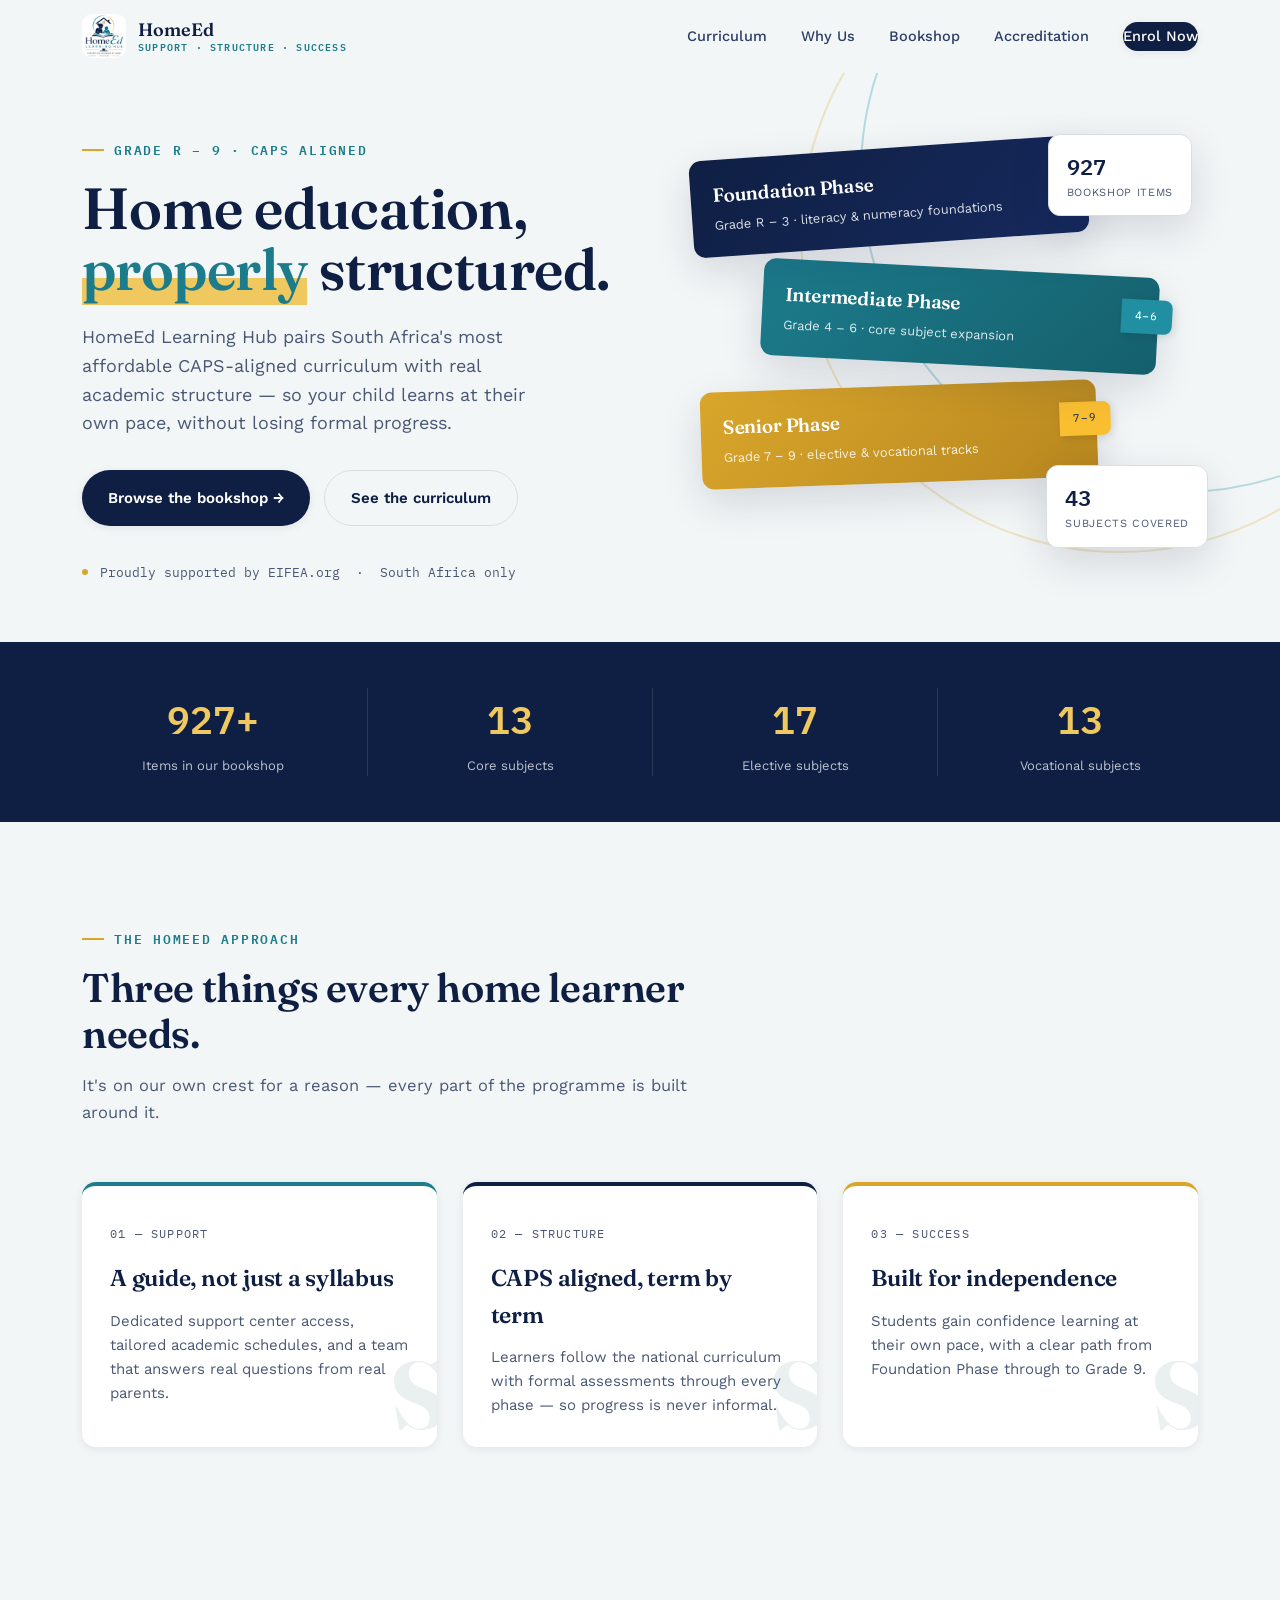
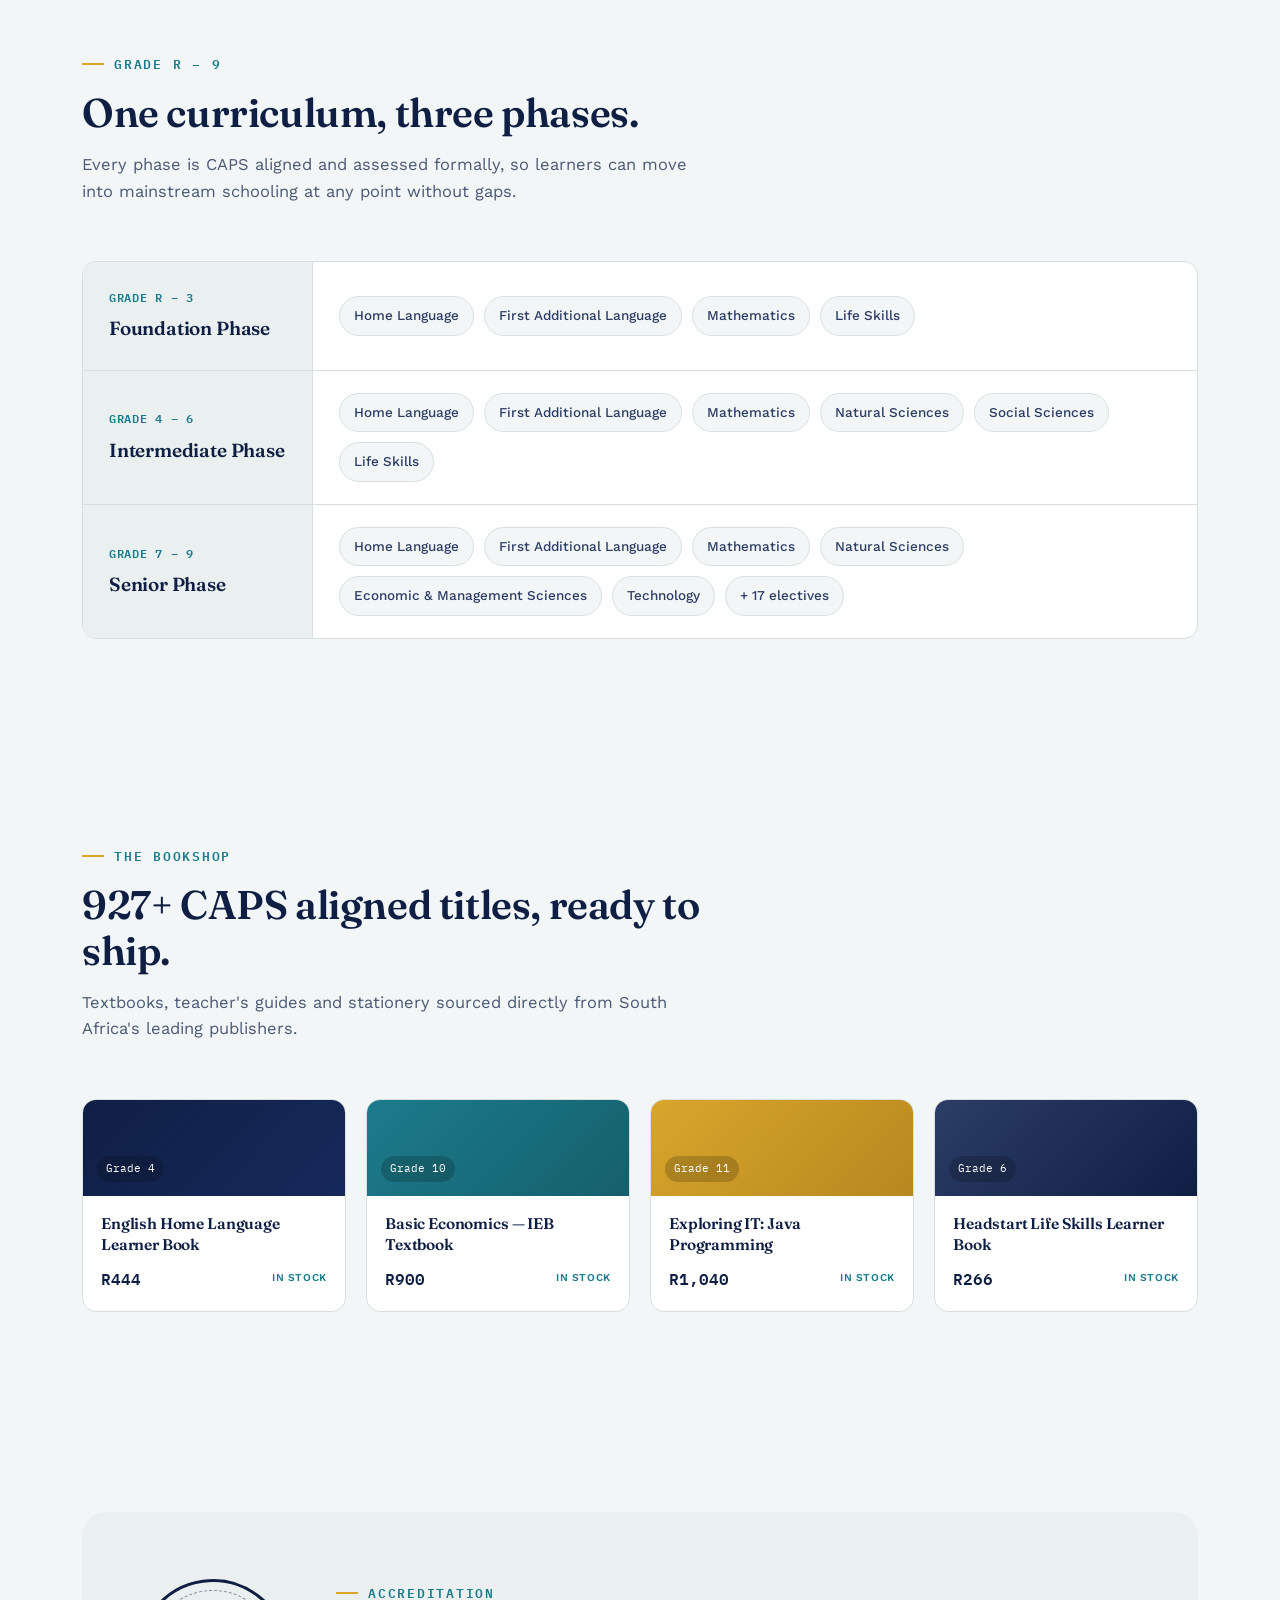
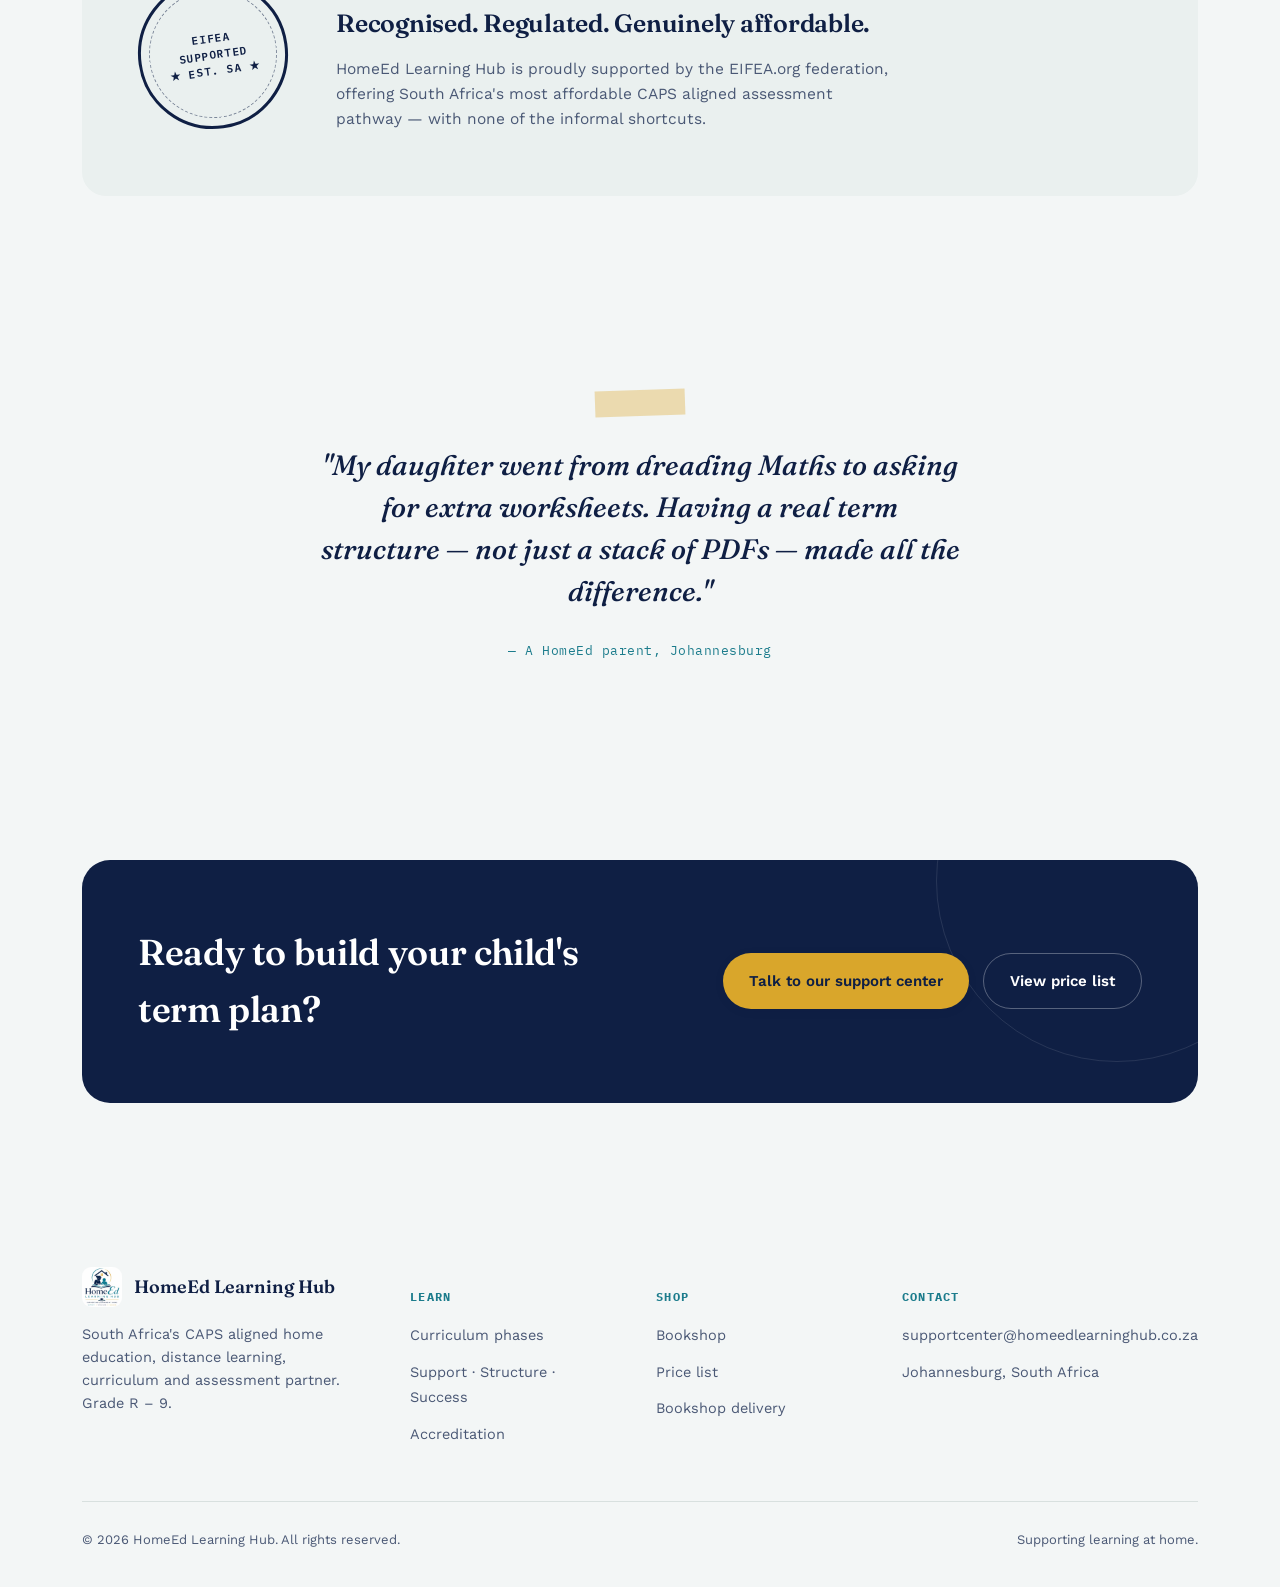
==== index.html @ 9d014737 "Add files via upload" ====
<!DOCTYPE html>
<html lang="en">
<head>
<meta charset="UTF-8">
<meta name="viewport" content="width=device-width, initial-scale=1.0">
<title>HomeEd Learning Hub — Supporting Learning at Home</title>
<meta name="description" content="HomeEd Learning Hub — South Africa's CAPS aligned home education, curriculum and assessment partner. Support, Structure, Success.">
<link rel="preconnect" href="https://fonts.googleapis.com">
<link rel="preconnect" href="https://fonts.gstatic.com" crossorigin>
<link href="https://fonts.googleapis.com/css2?family=Fraunces:opsz,wght@9..144,400;9..144,500;9..144,600;9..144,700&family=Work+Sans:wght@400;500;600;700&family=IBM+Plex+Mono:wght@500;600&display=swap" rel="stylesheet">
<style>
  :root{
    --navy:#0F1F44;
    --navy-2:#16295C;
    --navy-soft:#2C3D66;
    --teal:#1C7C8C;
    --teal-light:#3FA6B4;
    --gold:#D9A62B;
    --gold-soft:#F0C860;
    --paper:#F3F6F6;
    --paper-2:#EAF0EF;
    --ink:#0F1F44;
    --ink-soft:#4A5875;
    --line:#D8E0DF;
    --white:#FFFFFF;
    --radius:14px;
    --shadow-sm:0 2px 10px rgba(15,31,68,0.08);
    --shadow-md:0 14px 40px rgba(15,31,68,0.14);
    --ease:cubic-bezier(.22,.68,.35,1);
  }
  *{box-sizing:border-box;}
  html{scroll-behavior:smooth;}
  body{
    margin:0;
    background:var(--paper);
    color:var(--ink);
    font-family:'Work Sans',sans-serif;
    font-size:16px;
    line-height:1.6;
    -webkit-font-smoothing:antialiased;
    overflow-x:hidden;
  }
  h1,h2,h3,h4{
    font-family:'Fraunces',serif;
    font-weight:600;
    margin:0;
    color:var(--navy);
    letter-spacing:-0.01em;
  }
  p{margin:0;}
  a{color:inherit;text-decoration:none;}
  img{max-width:100%;display:block;}
  ul{margin:0;padding:0;list-style:none;}
  button{font-family:inherit;cursor:pointer;}
  .wrap{max-width:1180px;margin:0 auto;padding:0 32px;}
  .eyebrow{
    font-family:'IBM Plex Mono',monospace;
    font-size:12.5px;
    letter-spacing:0.14em;
    text-transform:uppercase;
    color:var(--teal);
    font-weight:600;
    display:inline-flex;
    align-items:center;
    gap:10px;
  }
  .eyebrow::before{
    content:"";
    width:22px;height:2px;
    background:var(--gold);
    display:inline-block;
  }
  .reveal{opacity:0;transform:translateY(28px);transition:opacity .8s var(--ease), transform .8s var(--ease);}
  .reveal.in-view{opacity:1;transform:translateY(0);}
  .reveal-delay-1{transition-delay:.08s;}
  .reveal-delay-2{transition-delay:.16s;}
  .reveal-delay-3{transition-delay:.24s;}
  .reveal-delay-4{transition-delay:.32s;}

  /* ===== NAV ===== */
  header{
    position:sticky;top:0;z-index:100;
    background:rgba(243,246,246,0.86);
    backdrop-filter:blur(10px);
    border-bottom:1px solid transparent;
    transition:border-color .3s ease, box-shadow .3s ease;
  }
  header.scrolled{border-color:var(--line);box-shadow:0 4px 20px rgba(15,31,68,0.06);}
  nav{
    display:flex;align-items:center;justify-content:space-between;
    padding:14px 32px;max-width:1180px;margin:0 auto;
  }
  .brand{display:flex;align-items:center;gap:12px;}
  .brand img{width:44px;height:44px;border-radius:10px;object-fit:cover;}
  .brand-name{font-family:'Fraunces',serif;font-weight:600;font-size:18px;line-height:1.1;color:var(--navy);}
  .brand-name span{display:block;font-family:'IBM Plex Mono',monospace;font-size:10px;letter-spacing:.12em;color:var(--teal);font-weight:600;margin-top:2px;}
  .nav-links{display:flex;gap:34px;align-items:center;}
  .nav-links a{
    font-size:14.5px;font-weight:500;color:var(--navy-soft);
    position:relative;padding:6px 0;
  }
  .nav-links a::after{
    content:"";position:absolute;left:0;bottom:0;width:0;height:2px;background:var(--gold);
    transition:width .3s var(--ease);
  }
  .nav-links a:hover::after{width:100%;}
  .nav-cta{
    background:var(--navy);color:var(--white)!important;
    padding:11px 22px;border-radius:100px;font-size:14px;font-weight:600;
    box-shadow:var(--shadow-sm);transition:transform .25s var(--ease), background .25s ease;
  }
  .nav-cta:hover{background:var(--teal);transform:translateY(-2px);}
  .burger{display:none;flex-direction:column;gap:5px;background:none;border:none;padding:6px;}
  .burger span{width:24px;height:2px;background:var(--navy);border-radius:2px;transition:all .3s ease;}

  /* ===== HERO ===== */
  .hero{
    position:relative;padding:88px 0 60px;overflow:hidden;
  }
  .hero-bg-arc{
    position:absolute;top:-220px;right:-220px;width:640px;height:640px;
    border-radius:50%;border:2px solid var(--teal-light);opacity:.35;
  }
  .hero-bg-arc.two{
    top:-160px;right:-160px;width:640px;height:640px;border-color:var(--gold);opacity:.25;
  }
  .hero-grid{
    display:grid;grid-template-columns:1.05fr 0.95fr;gap:48px;align-items:center;position:relative;z-index:2;
  }
  .hero h1{
    font-size:clamp(38px,4.6vw,58px);line-height:1.06;margin-top:18px;
  }
  .hero h1 em{
    font-style:normal;color:var(--teal);
    background:linear-gradient(180deg,transparent 62%, var(--gold-soft) 62%);
  }
  .hero p.lead{
    margin-top:22px;font-size:18px;color:var(--ink-soft);max-width:480px;
  }
  .hero-ctas{display:flex;gap:14px;margin-top:32px;flex-wrap:wrap;}
  .btn{
    display:inline-flex;align-items:center;gap:8px;
    padding:15px 26px;border-radius:100px;font-weight:600;font-size:15px;
    transition:transform .25s var(--ease), box-shadow .25s var(--ease), background .25s ease;
    border:none;
  }
  .btn-primary{background:var(--navy);color:var(--white);box-shadow:var(--shadow-sm);}
  .btn-primary:hover{background:var(--teal);transform:translateY(-3px);box-shadow:var(--shadow-md);}
  .btn-ghost{background:transparent;color:var(--navy);border:1.5px solid var(--line);}
  .btn-ghost:hover{border-color:var(--navy);transform:translateY(-3px);}
  .hero-trust{
    display:flex;align-items:center;gap:12px;margin-top:36px;
    font-family:'IBM Plex Mono',monospace;font-size:12.5px;color:var(--ink-soft);
  }
  .hero-trust .dot{width:6px;height:6px;border-radius:50%;background:var(--gold);}

  /* book stack visual */
  .book-visual{position:relative;height:420px;}
  .book-card{
    position:absolute;border-radius:12px;box-shadow:var(--shadow-md);
    padding:20px 22px;color:var(--white);
    width:78%;
  }
  .book-card .tab{
    position:absolute;right:-14px;top:22px;
    background:inherit;filter:brightness(1.15);
    padding:8px 14px;border-radius:0 8px 8px 0;
    font-family:'IBM Plex Mono',monospace;font-size:11px;letter-spacing:.06em;
    box-shadow:2px 2px 8px rgba(0,0,0,0.12);
  }
  .book-card h4{color:var(--white);font-size:19px;margin-bottom:6px;}
  .book-card p{font-size:13px;opacity:.85;font-family:'Work Sans',sans-serif;}
  .book-1{background:linear-gradient(135deg,var(--navy),var(--navy-2));top:0;left:0;transform:rotate(-4deg);z-index:3;}
  .book-2{background:linear-gradient(135deg,var(--teal),#155f6c);top:120px;left:14%;transform:rotate(3deg);z-index:2;}
  .book-3{background:linear-gradient(135deg,var(--gold),#B8871F);top:238px;left:2%;transform:rotate(-2deg);z-index:1;}
  .stat-chip{
    position:absolute;background:var(--white);border-radius:12px;padding:14px 18px;
    box-shadow:var(--shadow-md);z-index:4;text-align:left;
    border:1px solid var(--line);
  }
  .stat-chip .num{font-family:'IBM Plex Mono',monospace;font-weight:600;font-size:22px;color:var(--navy);}
  .stat-chip .lbl{font-size:11px;color:var(--ink-soft);text-transform:uppercase;letter-spacing:.06em;}
  .chip-1{top:-14px;right:6px;}
  .chip-2{bottom:20px;right:-10px;}

  /* ===== STAT STRIP ===== */
  .stat-strip{background:var(--navy);padding:46px 0;}
  .stat-strip .wrap{display:grid;grid-template-columns:repeat(4,1fr);gap:24px;}
  .stat-item{text-align:center;border-left:1px solid rgba(255,255,255,0.12);padding-left:24px;}
  .stat-item:first-child{border-left:none;padding-left:0;}
  .stat-item .num{
    font-family:'IBM Plex Mono',monospace;font-weight:600;color:var(--gold-soft);
    font-size:clamp(28px,3vw,40px);
  }
  .stat-item .lbl{color:rgba(255,255,255,0.72);font-size:13px;margin-top:6px;}

  /* ===== SECTION HEAD ===== */
  section{padding:100px 0;}
  .sec-head{max-width:640px;margin-bottom:56px;}
  .sec-head h2{font-size:clamp(28px,3.4vw,40px);margin-top:16px;line-height:1.15;}
  .sec-head p{margin-top:16px;color:var(--ink-soft);font-size:16.5px;}

  /* ===== SUPPORT / STRUCTURE / SUCCESS ===== */
  .pillars{display:grid;grid-template-columns:repeat(3,1fr);gap:26px;}
  .pillar{
    background:var(--white);border-radius:var(--radius);padding:34px 28px 30px;
    border-top:4px solid var(--teal);box-shadow:var(--shadow-sm);
    transition:transform .35s var(--ease), box-shadow .35s var(--ease);
    position:relative;overflow:hidden;
  }
  .pillar:hover{transform:translateY(-8px);box-shadow:var(--shadow-md);}
  .pillar:nth-child(2){border-top-color:var(--navy);}
  .pillar:nth-child(3){border-top-color:var(--gold);}
  .pillar .idx{
    font-family:'IBM Plex Mono',monospace;font-size:12px;color:var(--ink-soft);
    letter-spacing:.1em;
  }
  .pillar h3{font-size:23px;margin-top:14px;}
  .pillar p{margin-top:12px;color:var(--ink-soft);font-size:15px;}
  .pillar .glyph{
    position:absolute;right:-10px;bottom:-24px;font-size:96px;font-family:'Fraunces',serif;
    color:var(--paper-2);font-weight:700;z-index:0;
  }
  .pillar > *{position:relative;z-index:1;}

  /* ===== CURRICULUM TIMETABLE ===== */
  .phase-table{
    display:flex;flex-direction:column;border:1px solid var(--line);border-radius:var(--radius);
    overflow:hidden;background:var(--white);
  }
  .phase-row{
    display:grid;grid-template-columns:230px 1fr;border-top:1px solid var(--line);
  }
  .phase-row:first-child{border-top:none;}
  .phase-label{
    background:var(--paper-2);padding:26px 26px;display:flex;flex-direction:column;justify-content:center;
    border-right:1px solid var(--line);
  }
  .phase-label .grade{font-family:'IBM Plex Mono',monospace;font-size:12px;color:var(--teal);font-weight:600;letter-spacing:.06em;}
  .phase-label h4{font-size:19px;margin-top:6px;}
  .phase-subjects{padding:22px 26px;display:flex;flex-wrap:wrap;gap:10px;align-items:center;}
  .subject-chip{
    font-size:13.5px;padding:8px 14px;border-radius:100px;background:var(--paper);
    border:1px solid var(--line);color:var(--navy-soft);font-weight:500;
    transition:all .25s ease;
  }
  .subject-chip:hover{background:var(--navy);color:var(--white);border-color:var(--navy);}

  /* ===== BOOKSHOP ===== */
  .shop-scroller{
    display:grid;grid-template-columns:repeat(4,1fr);gap:20px;
  }
  .shop-card{
    background:var(--white);border-radius:var(--radius);border:1px solid var(--line);
    padding:0;overflow:hidden;transition:transform .3s var(--ease), box-shadow .3s var(--ease);
    display:flex;flex-direction:column;
  }
  .shop-card:hover{transform:translateY(-6px) rotate(-.4deg);box-shadow:var(--shadow-md);}
  .shop-spine{height:96px;position:relative;display:flex;align-items:flex-end;padding:14px;}
  .shop-spine span{
    font-family:'IBM Plex Mono',monospace;color:var(--white);font-size:11px;
    background:rgba(0,0,0,0.18);padding:4px 9px;border-radius:100px;
  }
  .shop-body{padding:18px 18px 20px;flex:1;display:flex;flex-direction:column;gap:10px;}
  .shop-body h4{font-size:15.5px;line-height:1.35;}
  .shop-meta{display:flex;justify-content:space-between;align-items:center;margin-top:auto;}
  .shop-price{font-family:'IBM Plex Mono',monospace;font-weight:600;color:var(--navy);font-size:16px;}
  .shop-tag{font-size:10.5px;color:var(--teal);font-weight:600;letter-spacing:.06em;text-transform:uppercase;}

  /* ===== TRUST / STAMP ===== */
  .trust{
    background:var(--paper-2);border-radius:24px;padding:64px 56px;
    display:grid;grid-template-columns:auto 1fr;gap:48px;align-items:center;
    position:relative;
  }
  .stamp{
    width:150px;height:150px;border-radius:50%;border:3px solid var(--navy);
    display:flex;align-items:center;justify-content:center;flex-shrink:0;
    transform:rotate(-10deg);position:relative;
    transition:transform .6s var(--ease);
  }
  .stamp.in-view{transform:rotate(-8deg) scale(1);}
  .stamp::before{
    content:"";position:absolute;inset:8px;border:1px dashed var(--navy);border-radius:50%;opacity:.5;
  }
  .stamp-text{
    font-family:'IBM Plex Mono',monospace;font-size:11px;font-weight:600;color:var(--navy);
    text-align:center;letter-spacing:.06em;line-height:1.5;
  }
  .trust-copy h3{font-size:25px;}
  .trust-copy p{margin-top:14px;color:var(--ink-soft);font-size:15.5px;max-width:560px;}

  /* ===== TESTIMONIAL ===== */
  .testimonial{
    max-width:720px;margin:0 auto;text-align:center;position:relative;padding-top:20px;
  }
  .testimonial .tape{
    position:absolute;top:-6px;left:50%;transform:translateX(-50%) rotate(-2deg);
    width:90px;height:26px;background:rgba(217,166,43,0.35);
  }
  .testimonial blockquote{
    font-family:'Fraunces',serif;font-size:clamp(21px,2.4vw,28px);line-height:1.5;color:var(--navy);
    font-weight:500;font-style:italic;
  }
  .testimonial cite{
    display:block;margin-top:22px;font-style:normal;font-family:'IBM Plex Mono',monospace;
    font-size:12.5px;color:var(--teal);letter-spacing:.04em;
  }

  /* ===== CTA BAND ===== */
  .cta-band{
    background:var(--navy);border-radius:28px;padding:64px 56px;
    display:flex;justify-content:space-between;align-items:center;gap:40px;flex-wrap:wrap;
    position:relative;overflow:hidden;
  }
  .cta-band::after{
    content:"";position:absolute;width:360px;height:360px;border-radius:50%;
    border:1px solid rgba(255,255,255,0.1);top:-160px;right:-100px;
  }
  .cta-band h2{color:var(--white);font-size:clamp(26px,3vw,36px);max-width:480px;position:relative;z-index:1;}
  .cta-band .btn-primary{background:var(--gold);color:var(--navy);position:relative;z-index:1;}
  .cta-band .btn-primary:hover{background:var(--gold-soft);}
  .cta-band .btn-ghost{border-color:rgba(255,255,255,0.3);color:var(--white);position:relative;z-index:1;}
  .cta-actions{display:flex;gap:14px;flex-wrap:wrap;}

  /* ===== FOOTER ===== */
  footer{padding:64px 0 36px;}
  .foot-top{
    display:grid;grid-template-columns:1.4fr 1fr 1fr 1fr;gap:40px;padding-bottom:44px;border-bottom:1px solid var(--line);
  }
  .foot-brand{display:flex;align-items:center;gap:12px;}
  .foot-brand img{width:40px;height:40px;border-radius:9px;}
  .foot-desc{margin-top:16px;color:var(--ink-soft);font-size:14.5px;max-width:280px;}
  .foot-col h5{
    font-family:'IBM Plex Mono',monospace;font-size:12px;letter-spacing:.1em;text-transform:uppercase;
    color:var(--teal);margin-bottom:16px;
  }
  .foot-col ul li{margin-bottom:11px;}
  .foot-col a{color:var(--ink-soft);font-size:14.5px;transition:color .2s ease;}
  .foot-col a:hover{color:var(--navy);}
  .foot-bottom{
    display:flex;justify-content:space-between;align-items:center;padding-top:28px;
    font-size:13px;color:var(--ink-soft);flex-wrap:wrap;gap:12px;
  }

  /* ===== MOBILE ===== */
  @media (max-width:900px){
    .nav-links{position:fixed;top:72px;left:0;right:0;background:var(--paper);
      flex-direction:column;padding:26px 32px;gap:20px;border-bottom:1px solid var(--line);
      transform:translateY(-140%);transition:transform .35s var(--ease);z-index:99;}
    .nav-links.open{transform:translateY(0);}
    .burger{display:flex;}
    .hero-grid{grid-template-columns:1fr;}
    .book-visual{height:340px;margin-top:20px;}
    .stat-strip .wrap{grid-template-columns:repeat(2,1fr);row-gap:28px;}
    .stat-item{border-left:none;padding-left:0;}
    .pillars{grid-template-columns:1fr;}
    .phase-row{grid-template-columns:1fr;}
    .phase-label{border-right:none;border-bottom:1px solid var(--line);}
    .shop-scroller{grid-template-columns:repeat(2,1fr);}
    .trust{grid-template-columns:1fr;text-align:center;padding:44px 28px;}
    .trust-copy p{margin-left:auto;margin-right:auto;}
    .cta-band{flex-direction:column;text-align:center;padding:48px 28px;}
    .foot-top{grid-template-columns:1fr 1fr;}
    section{padding:70px 0;}
    .wrap{padding:0 22px;}
  }
  @media (max-width:560px){
    .shop-scroller{grid-template-columns:1fr 1fr;}
    .foot-top{grid-template-columns:1fr;}
  }

  @media (prefers-reduced-motion: reduce){
    .reveal, .stamp, .btn, .pillar, .shop-card{transition:none!important;}
    .reveal{opacity:1;transform:none;}
  }

  :focus-visible{outline:2.5px solid var(--gold);outline-offset:3px;}
</style>
</head>
<body>

<header id="siteHeader">
  <nav>
    <a href="#top" class="brand">
      <img src="[data-uri]" alt="HomeEd Learning Hub logo">
      <span class="brand-name">HomeEd<span>SUPPORT · STRUCTURE · SUCCESS</span></span>
    </a>
    <ul class="nav-links" id="navLinks">
      <li><a href="#curriculum">Curriculum</a></li>
      <li><a href="#pillars">Why Us</a></li>
      <li><a href="#bookshop">Bookshop</a></li>
      <li><a href="#trust">Accreditation</a></li>
      <li><a href="#contact" class="nav-cta">Enrol Now</a></li>
    </ul>
    <button class="burger" id="burger" aria-label="Toggle menu" aria-expanded="false">
      <span></span><span></span><span></span>
    </button>
  </nav>
</header>

<main id="top">

  <!-- HERO -->
  <section class="hero" style="padding-top:60px;">
    <div class="hero-bg-arc"></div>
    <div class="hero-bg-arc two"></div>
    <div class="wrap hero-grid">
      <div>
        <span class="eyebrow reveal in-view">GRADE R – 9 · CAPS ALIGNED</span>
        <h1 class="reveal in-view reveal-delay-1">Home education, <em>properly</em> structured.</h1>
        <p class="lead reveal in-view reveal-delay-2">HomeEd Learning Hub pairs South Africa's most affordable CAPS-aligned curriculum with real academic structure — so your child learns at their own pace, without losing formal progress.</p>
        <div class="hero-ctas reveal in-view reveal-delay-3">
          <a href="#bookshop" class="btn btn-primary">Browse the bookshop →</a>
          <a href="#curriculum" class="btn btn-ghost">See the curriculum</a>
        </div>
        <div class="hero-trust reveal in-view reveal-delay-4">
          <span class="dot"></span> Proudly supported by EIFEA.org &nbsp;·&nbsp; South Africa only
        </div>
      </div>

      <div class="book-visual reveal in-view reveal-delay-2">
        <div class="book-card book-1">
          <h4>Foundation Phase</h4>
          <p>Grade R – 3 · literacy & numeracy foundations</p>
          <div class="tab" style="background:var(--navy);">R–3</div>
        </div>
        <div class="book-card book-2">
          <h4>Intermediate Phase</h4>
          <p>Grade 4 – 6 · core subject expansion</p>
          <div class="tab" style="background:var(--teal);">4–6</div>
        </div>
        <div class="book-card book-3">
          <h4>Senior Phase</h4>
          <p>Grade 7 – 9 · elective & vocational tracks</p>
          <div class="tab" style="background:var(--gold);color:var(--navy);">7–9</div>
        </div>
        <div class="stat-chip chip-1">
          <div class="num" data-count="927">0</div>
          <div class="lbl">Bookshop items</div>
        </div>
        <div class="stat-chip chip-2">
          <div class="num" data-count="43">0</div>
          <div class="lbl">Subjects covered</div>
        </div>
      </div>
    </div>
  </section>

  <!-- STAT STRIP -->
  <div class="stat-strip">
    <div class="wrap">
      <div class="stat-item">
        <div class="num"><span data-count="927">0</span>+</div>
        <div class="lbl">Items in our bookshop</div>
      </div>
      <div class="stat-item">
        <div class="num"><span data-count="13">0</span></div>
        <div class="lbl">Core subjects</div>
      </div>
      <div class="stat-item">
        <div class="num"><span data-count="17">0</span></div>
        <div class="lbl">Elective subjects</div>
      </div>
      <div class="stat-item">
        <div class="num"><span data-count="13">0</span></div>
        <div class="lbl">Vocational subjects</div>
      </div>
    </div>
  </div>

  <!-- PILLARS -->
  <section id="pillars">
    <div class="wrap">
      <div class="sec-head reveal">
        <span class="eyebrow">The HomeEd approach</span>
        <h2>Three things every home learner needs.</h2>
        <p>It's on our own crest for a reason — every part of the programme is built around it.</p>
      </div>
      <div class="pillars">
        <div class="pillar reveal reveal-delay-1">
          <span class="idx">01 — SUPPORT</span>
          <h3>A guide, not just a syllabus</h3>
          <p>Dedicated support center access, tailored academic schedules, and a team that answers real questions from real parents.</p>
          <span class="glyph">S</span>
        </div>
        <div class="pillar reveal reveal-delay-2">
          <span class="idx">02 — STRUCTURE</span>
          <h3>CAPS aligned, term by term</h3>
          <p>Learners follow the national curriculum with formal assessments through every phase — so progress is never informal.</p>
          <span class="glyph">S</span>
        </div>
        <div class="pillar reveal reveal-delay-3">
          <span class="idx">03 — SUCCESS</span>
          <h3>Built for independence</h3>
          <p>Students gain confidence learning at their own pace, with a clear path from Foundation Phase through to Grade 9.</p>
          <span class="glyph">S</span>
        </div>
      </div>
    </div>
  </section>

  <!-- CURRICULUM -->
  <section id="curriculum">
    <div class="wrap">
      <div class="sec-head reveal">
        <span class="eyebrow">Grade R – 9</span>
        <h2>One curriculum, three phases.</h2>
        <p>Every phase is CAPS aligned and assessed formally, so learners can move into mainstream schooling at any point without gaps.</p>
      </div>
      <div class="phase-table reveal">
        <div class="phase-row">
          <div class="phase-label">
            <span class="grade">GRADE R – 3</span>
            <h4>Foundation Phase</h4>
          </div>
          <div class="phase-subjects">
            <span class="subject-chip">Home Language</span>
            <span class="subject-chip">First Additional Language</span>
            <span class="subject-chip">Mathematics</span>
            <span class="subject-chip">Life Skills</span>
          </div>
        </div>
        <div class="phase-row">
          <div class="phase-label">
            <span class="grade">GRADE 4 – 6</span>
            <h4>Intermediate Phase</h4>
          </div>
          <div class="phase-subjects">
            <span class="subject-chip">Home Language</span>
            <span class="subject-chip">First Additional Language</span>
            <span class="subject-chip">Mathematics</span>
            <span class="subject-chip">Natural Sciences</span>
            <span class="subject-chip">Social Sciences</span>
            <span class="subject-chip">Life Skills</span>
          </div>
        </div>
        <div class="phase-row">
          <div class="phase-label">
            <span class="grade">GRADE 7 – 9</span>
            <h4>Senior Phase</h4>
          </div>
          <div class="phase-subjects">
            <span class="subject-chip">Home Language</span>
            <span class="subject-chip">First Additional Language</span>
            <span class="subject-chip">Mathematics</span>
            <span class="subject-chip">Natural Sciences</span>
            <span class="subject-chip">Economic & Management Sciences</span>
            <span class="subject-chip">Technology</span>
            <span class="subject-chip">+ 17 electives</span>
          </div>
        </div>
      </div>
    </div>
  </section>

  <!-- BOOKSHOP -->
  <section id="bookshop">
    <div class="wrap">
      <div class="sec-head reveal">
        <span class="eyebrow">The bookshop</span>
        <h2>927+ CAPS aligned titles, ready to ship.</h2>
        <p>Textbooks, teacher's guides and stationery sourced directly from South Africa's leading publishers.</p>
      </div>
      <div class="shop-scroller">
        <div class="shop-card reveal reveal-delay-1">
          <div class="shop-spine" style="background:linear-gradient(135deg,var(--navy),var(--navy-2));"><span>Grade 4</span></div>
          <div class="shop-body">
            <h4>English Home Language Learner Book</h4>
            <div class="shop-meta">
              <span class="shop-price">R444</span>
              <span class="shop-tag">In stock</span>
            </div>
          </div>
        </div>
        <div class="shop-card reveal reveal-delay-2">
          <div class="shop-spine" style="background:linear-gradient(135deg,var(--teal),#155f6c);"><span>Grade 10</span></div>
          <div class="shop-body">
            <h4>Basic Economics — IEB Textbook</h4>
            <div class="shop-meta">
              <span class="shop-price">R900</span>
              <span class="shop-tag">In stock</span>
            </div>
          </div>
        </div>
        <div class="shop-card reveal reveal-delay-3">
          <div class="shop-spine" style="background:linear-gradient(135deg,var(--gold),#B8871F);"><span>Grade 11</span></div>
          <div class="shop-body">
            <h4>Exploring IT: Java Programming</h4>
            <div class="shop-meta">
              <span class="shop-price">R1,040</span>
              <span class="shop-tag">In stock</span>
            </div>
          </div>
        </div>
        <div class="shop-card reveal reveal-delay-4">
          <div class="shop-spine" style="background:linear-gradient(135deg,var(--navy-soft),var(--navy));"><span>Grade 6</span></div>
          <div class="shop-body">
            <h4>Headstart Life Skills Learner Book</h4>
            <div class="shop-meta">
              <span class="shop-price">R266</span>
              <span class="shop-tag">In stock</span>
            </div>
          </div>
        </div>
      </div>
    </div>
  </section>

  <!-- TRUST -->
  <section id="trust">
    <div class="wrap">
      <div class="trust reveal">
        <div class="stamp" id="stampEl">
          <div class="stamp-text">EIFEA<br>SUPPORTED<br>★ EST. SA ★</div>
        </div>
        <div class="trust-copy">
          <span class="eyebrow">Accreditation</span>
          <h3>Recognised. Regulated. Genuinely affordable.</h3>
          <p>HomeEd Learning Hub is proudly supported by the EIFEA.org federation, offering South Africa's most affordable CAPS aligned assessment pathway — with none of the informal shortcuts.</p>
        </div>
      </div>
    </div>
  </section>

  <!-- TESTIMONIAL -->
  <section>
    <div class="wrap">
      <div class="testimonial reveal">
        <div class="tape"></div>
        <blockquote>"My daughter went from dreading Maths to asking for extra worksheets. Having a real term structure — not just a stack of PDFs — made all the difference."</blockquote>
        <cite>— A HomeEd parent, Johannesburg</cite>
      </div>
    </div>
  </section>

  <!-- CTA -->
  <section id="contact">
    <div class="wrap">
      <div class="cta-band reveal">
        <h2>Ready to build your child's term plan?</h2>
        <div class="cta-actions">
          <a href="mailto:supportcenter@homeedlearninghub.co.za" class="btn btn-primary">Talk to our support center</a>
          <a href="#bookshop" class="btn btn-ghost">View price list</a>
        </div>
      </div>
    </div>
  </section>

</main>

<footer>
  <div class="wrap">
    <div class="foot-top">
      <div>
        <div class="foot-brand">
          <img src="[data-uri]" alt="HomeEd Learning Hub logo">
          <span class="brand-name">HomeEd Learning Hub</span>
        </div>
        <p class="foot-desc">South Africa's CAPS aligned home education, distance learning, curriculum and assessment partner. Grade R – 9.</p>
      </div>
      <div class="foot-col">
        <h5>Learn</h5>
        <ul>
          <li><a href="#curriculum">Curriculum phases</a></li>
          <li><a href="#pillars">Support · Structure · Success</a></li>
          <li><a href="#trust">Accreditation</a></li>
        </ul>
      </div>
      <div class="foot-col">
        <h5>Shop</h5>
        <ul>
          <li><a href="#bookshop">Bookshop</a></li>
          <li><a href="#bookshop">Price list</a></li>
          <li><a href="#contact">Bookshop delivery</a></li>
        </ul>
      </div>
      <div class="foot-col">
        <h5>Contact</h5>
        <ul>
          <li><a href="mailto:supportcenter@homeedlearninghub.co.za">supportcenter@homeedlearninghub.co.za</a></li>
          <li><a href="#contact">Johannesburg, South Africa</a></li>
        </ul>
      </div>
    </div>
    <div class="foot-bottom">
      <span>© <span id="year"></span> HomeEd Learning Hub. All rights reserved.</span>
      <span>Supporting learning at home.</span>
    </div>
  </div>
</footer>

<script>
  // Year
  document.getElementById('year').textContent = new Date().getFullYear();

  // Header shadow on scroll
  const header = document.getElementById('siteHeader');
  window.addEventListener('scroll', () => {
    header.classList.toggle('scrolled', window.scrollY > 12);
  });

  // Mobile nav toggle
  const burger = document.getElementById('burger');
  const navLinks = document.getElementById('navLinks');
  burger.addEventListener('click', () => {
    const open = navLinks.classList.toggle('open');
    burger.setAttribute('aria-expanded', open);
    burger.classList.toggle('active', open);
  });
  navLinks.querySelectorAll('a').forEach(a => a.addEventListener('click', () => {
    navLinks.classList.remove('open');
    burger.setAttribute('aria-expanded', false);
  }));

  // Scroll reveal
  const revealEls = document.querySelectorAll('.reveal, .stamp');
  const io = new IntersectionObserver((entries) => {
    entries.forEach(entry => {
      if (entry.isIntersecting) {
        entry.target.classList.add('in-view');
        io.unobserve(entry.target);
      }
    });
  }, { threshold: 0.18 });
  revealEls.forEach(el => io.observe(el));

  // Count-up numbers
  const counters = document.querySelectorAll('[data-count]');
  const countIO = new IntersectionObserver((entries) => {
    entries.forEach(entry => {
      if (entry.isIntersecting) {
        const el = entry.target;
        const target = parseInt(el.getAttribute('data-count'), 10);
        const duration = 1400;
        const start = performance.now();
        function tick(now){
          const progress = Math.min((now - start) / duration, 1);
          const eased = 1 - Math.pow(1 - progress, 3);
          el.textContent = Math.round(eased * target);
          if (progress < 1) requestAnimationFrame(tick);
        }
        requestAnimationFrame(tick);
        countIO.unobserve(el);
      }
    });
  }, { threshold: 0.4 });
  counters.forEach(el => countIO.observe(el));
</script>

</body>
</html>
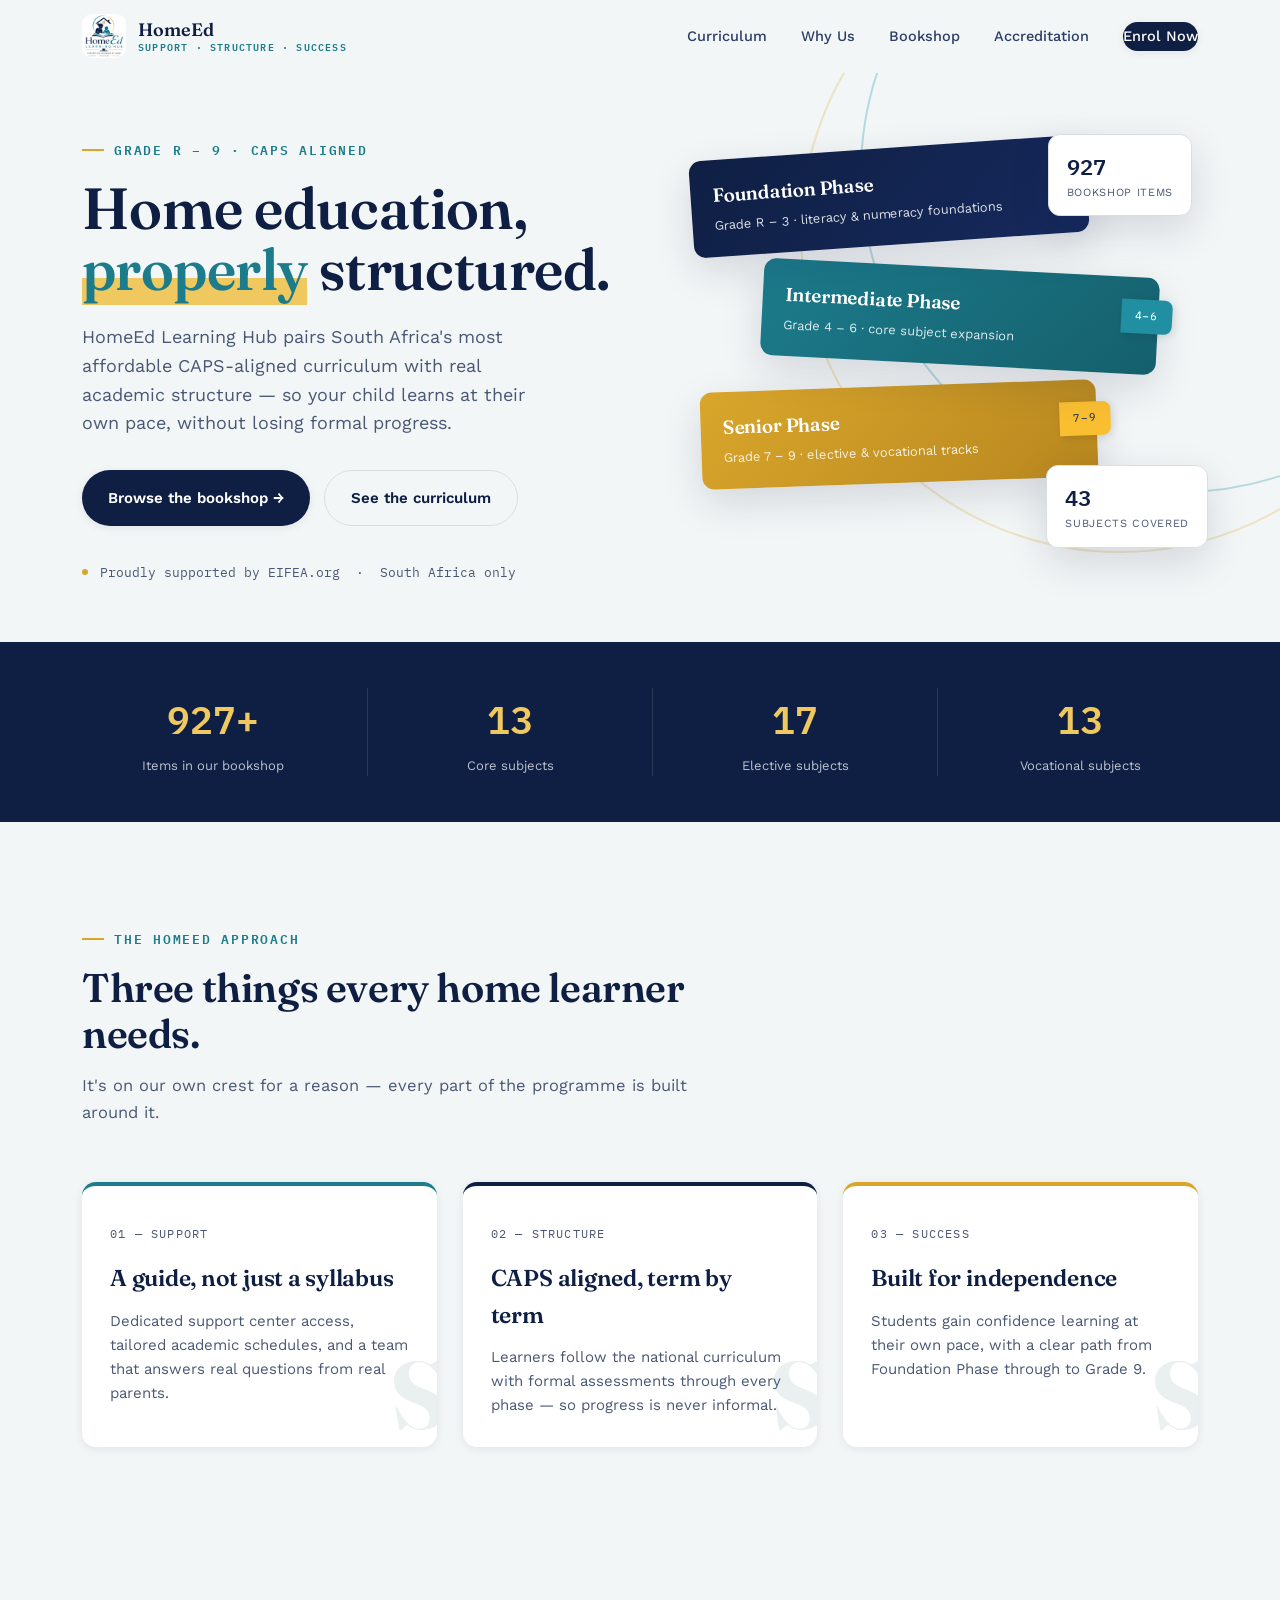
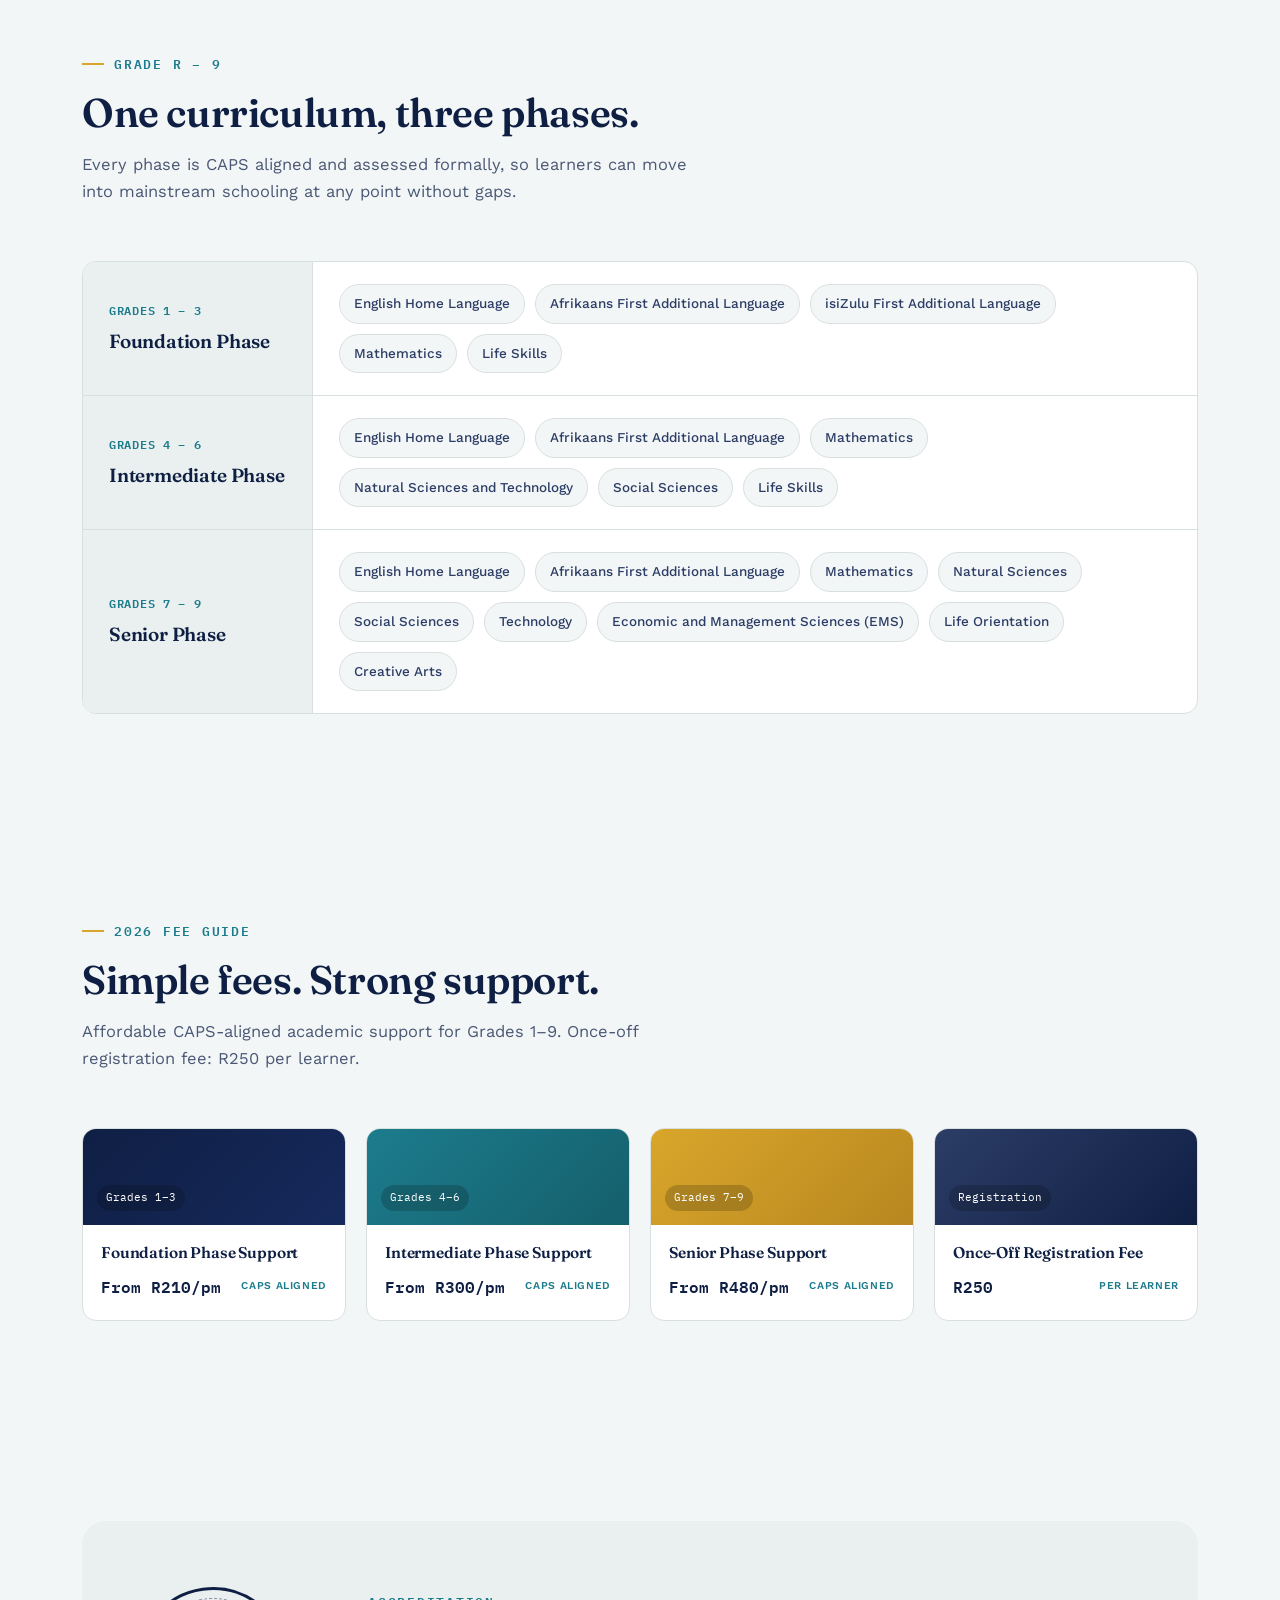
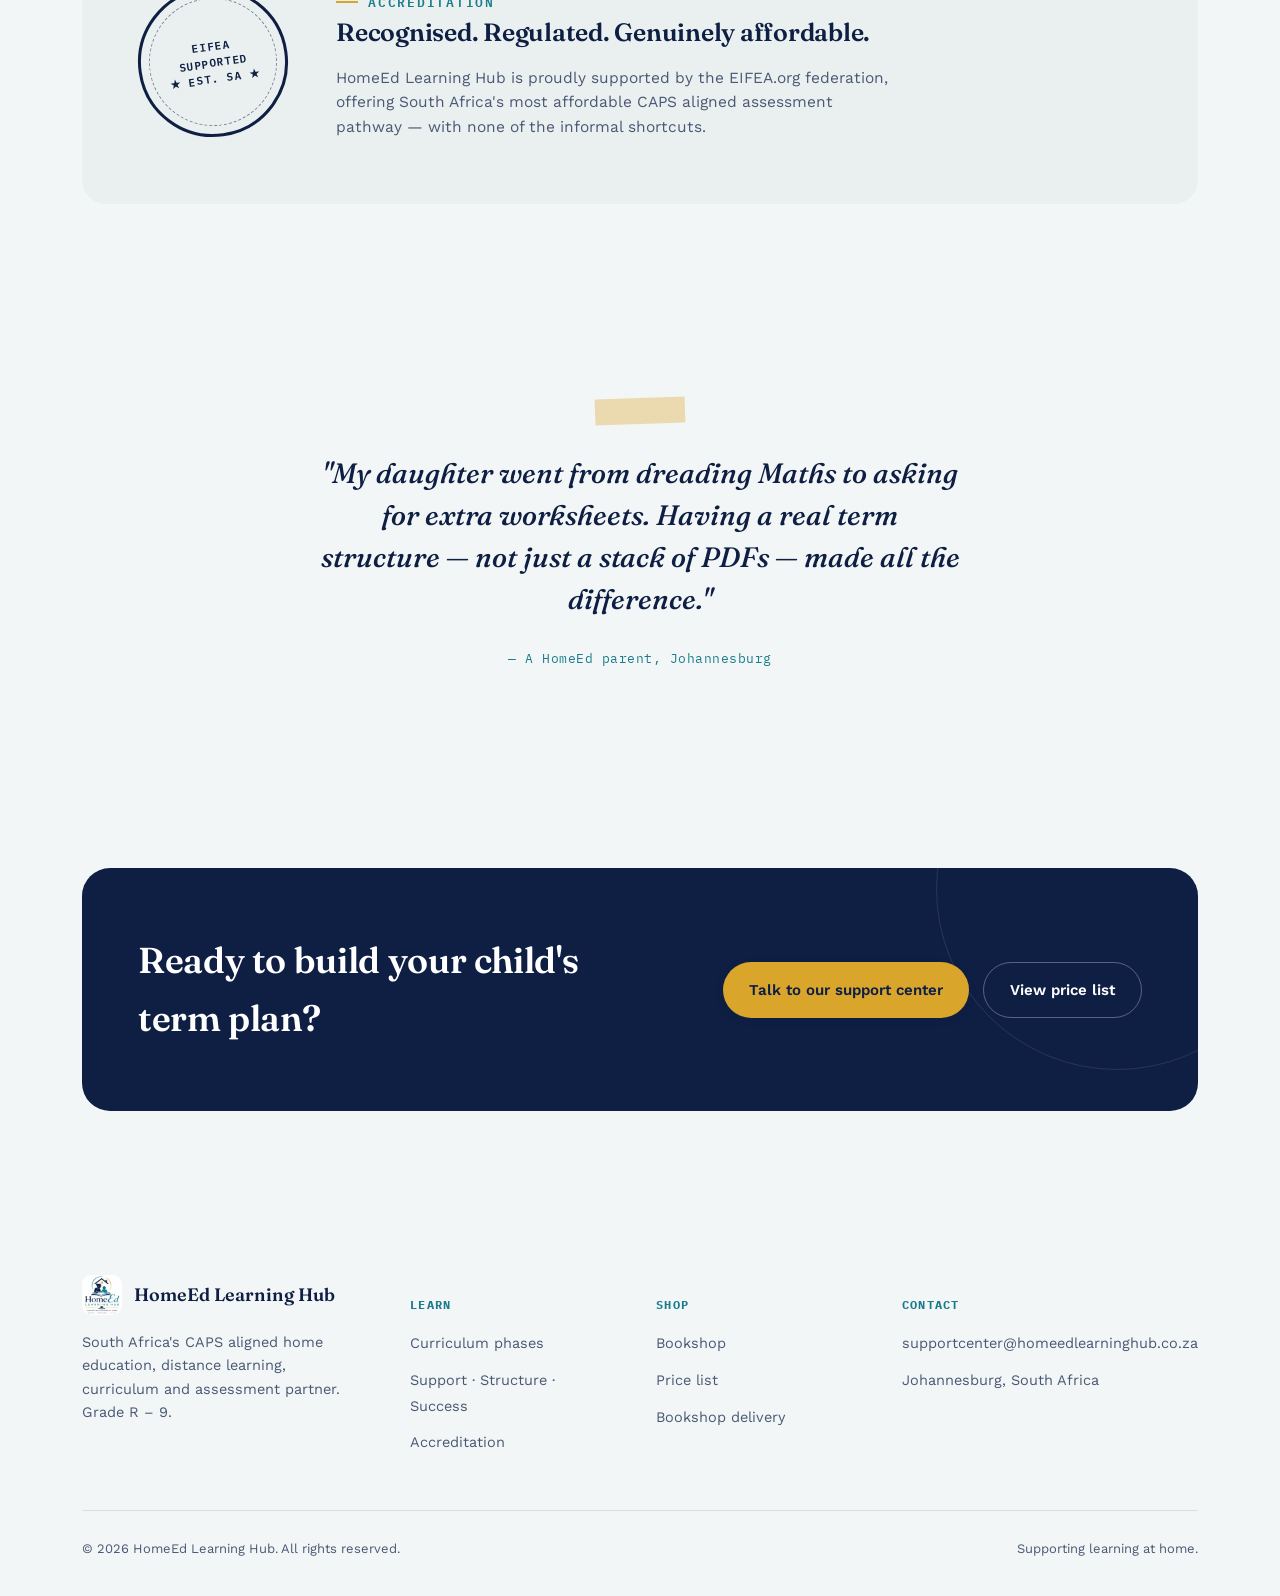
==== commit c19863e7: "Add files via upload" ====
--- a/index.html
+++ b/index.html
@@ -7,376 +7,8 @@
 <meta name="description" content="HomeEd Learning Hub — South Africa's CAPS aligned home education, curriculum and assessment partner. Support, Structure, Success.">
 <link rel="preconnect" href="https://fonts.googleapis.com">
 <link rel="preconnect" href="https://fonts.gstatic.com" crossorigin>
+<link rel="stylesheet" href="homeed.css">
 <link href="https://fonts.googleapis.com/css2?family=Fraunces:opsz,wght@9..144,400;9..144,500;9..144,600;9..144,700&family=Work+Sans:wght@400;500;600;700&family=IBM+Plex+Mono:wght@500;600&display=swap" rel="stylesheet">
-<style>
-  :root{
-    --navy:#0F1F44;
-    --navy-2:#16295C;
-    --navy-soft:#2C3D66;
-    --teal:#1C7C8C;
-    --teal-light:#3FA6B4;
-    --gold:#D9A62B;
-    --gold-soft:#F0C860;
-    --paper:#F3F6F6;
-    --paper-2:#EAF0EF;
-    --ink:#0F1F44;
-    --ink-soft:#4A5875;
-    --line:#D8E0DF;
-    --white:#FFFFFF;
-    --radius:14px;
-    --shadow-sm:0 2px 10px rgba(15,31,68,0.08);
-    --shadow-md:0 14px 40px rgba(15,31,68,0.14);
-    --ease:cubic-bezier(.22,.68,.35,1);
-  }
-  *{box-sizing:border-box;}
-  html{scroll-behavior:smooth;}
-  body{
-    margin:0;
-    background:var(--paper);
-    color:var(--ink);
-    font-family:'Work Sans',sans-serif;
-    font-size:16px;
-    line-height:1.6;
-    -webkit-font-smoothing:antialiased;
-    overflow-x:hidden;
-  }
-  h1,h2,h3,h4{
-    font-family:'Fraunces',serif;
-    font-weight:600;
-    margin:0;
-    color:var(--navy);
-    letter-spacing:-0.01em;
-  }
-  p{margin:0;}
-  a{color:inherit;text-decoration:none;}
-  img{max-width:100%;display:block;}
-  ul{margin:0;padding:0;list-style:none;}
-  button{font-family:inherit;cursor:pointer;}
-  .wrap{max-width:1180px;margin:0 auto;padding:0 32px;}
-  .eyebrow{
-    font-family:'IBM Plex Mono',monospace;
-    font-size:12.5px;
-    letter-spacing:0.14em;
-    text-transform:uppercase;
-    color:var(--teal);
-    font-weight:600;
-    display:inline-flex;
-    align-items:center;
-    gap:10px;
-  }
-  .eyebrow::before{
-    content:"";
-    width:22px;height:2px;
-    background:var(--gold);
-    display:inline-block;
-  }
-  .reveal{opacity:0;transform:translateY(28px);transition:opacity .8s var(--ease), transform .8s var(--ease);}
-  .reveal.in-view{opacity:1;transform:translateY(0);}
-  .reveal-delay-1{transition-delay:.08s;}
-  .reveal-delay-2{transition-delay:.16s;}
-  .reveal-delay-3{transition-delay:.24s;}
-  .reveal-delay-4{transition-delay:.32s;}
-
-  /* ===== NAV ===== */
-  header{
-    position:sticky;top:0;z-index:100;
-    background:rgba(243,246,246,0.86);
-    backdrop-filter:blur(10px);
-    border-bottom:1px solid transparent;
-    transition:border-color .3s ease, box-shadow .3s ease;
-  }
-  header.scrolled{border-color:var(--line);box-shadow:0 4px 20px rgba(15,31,68,0.06);}
-  nav{
-    display:flex;align-items:center;justify-content:space-between;
-    padding:14px 32px;max-width:1180px;margin:0 auto;
-  }
-  .brand{display:flex;align-items:center;gap:12px;}
-  .brand img{width:44px;height:44px;border-radius:10px;object-fit:cover;}
-  .brand-name{font-family:'Fraunces',serif;font-weight:600;font-size:18px;line-height:1.1;color:var(--navy);}
-  .brand-name span{display:block;font-family:'IBM Plex Mono',monospace;font-size:10px;letter-spacing:.12em;color:var(--teal);font-weight:600;margin-top:2px;}
-  .nav-links{display:flex;gap:34px;align-items:center;}
-  .nav-links a{
-    font-size:14.5px;font-weight:500;color:var(--navy-soft);
-    position:relative;padding:6px 0;
-  }
-  .nav-links a::after{
-    content:"";position:absolute;left:0;bottom:0;width:0;height:2px;background:var(--gold);
-    transition:width .3s var(--ease);
-  }
-  .nav-links a:hover::after{width:100%;}
-  .nav-cta{
-    background:var(--navy);color:var(--white)!important;
-    padding:11px 22px;border-radius:100px;font-size:14px;font-weight:600;
-    box-shadow:var(--shadow-sm);transition:transform .25s var(--ease), background .25s ease;
-  }
-  .nav-cta:hover{background:var(--teal);transform:translateY(-2px);}
-  .burger{display:none;flex-direction:column;gap:5px;background:none;border:none;padding:6px;}
-  .burger span{width:24px;height:2px;background:var(--navy);border-radius:2px;transition:all .3s ease;}
-
-  /* ===== HERO ===== */
-  .hero{
-    position:relative;padding:88px 0 60px;overflow:hidden;
-  }
-  .hero-bg-arc{
-    position:absolute;top:-220px;right:-220px;width:640px;height:640px;
-    border-radius:50%;border:2px solid var(--teal-light);opacity:.35;
-  }
-  .hero-bg-arc.two{
-    top:-160px;right:-160px;width:640px;height:640px;border-color:var(--gold);opacity:.25;
-  }
-  .hero-grid{
-    display:grid;grid-template-columns:1.05fr 0.95fr;gap:48px;align-items:center;position:relative;z-index:2;
-  }
-  .hero h1{
-    font-size:clamp(38px,4.6vw,58px);line-height:1.06;margin-top:18px;
-  }
-  .hero h1 em{
-    font-style:normal;color:var(--teal);
-    background:linear-gradient(180deg,transparent 62%, var(--gold-soft) 62%);
-  }
-  .hero p.lead{
-    margin-top:22px;font-size:18px;color:var(--ink-soft);max-width:480px;
-  }
-  .hero-ctas{display:flex;gap:14px;margin-top:32px;flex-wrap:wrap;}
-  .btn{
-    display:inline-flex;align-items:center;gap:8px;
-    padding:15px 26px;border-radius:100px;font-weight:600;font-size:15px;
-    transition:transform .25s var(--ease), box-shadow .25s var(--ease), background .25s ease;
-    border:none;
-  }
-  .btn-primary{background:var(--navy);color:var(--white);box-shadow:var(--shadow-sm);}
-  .btn-primary:hover{background:var(--teal);transform:translateY(-3px);box-shadow:var(--shadow-md);}
-  .btn-ghost{background:transparent;color:var(--navy);border:1.5px solid var(--line);}
-  .btn-ghost:hover{border-color:var(--navy);transform:translateY(-3px);}
-  .hero-trust{
-    display:flex;align-items:center;gap:12px;margin-top:36px;
-    font-family:'IBM Plex Mono',monospace;font-size:12.5px;color:var(--ink-soft);
-  }
-  .hero-trust .dot{width:6px;height:6px;border-radius:50%;background:var(--gold);}
-
-  /* book stack visual */
-  .book-visual{position:relative;height:420px;}
-  .book-card{
-    position:absolute;border-radius:12px;box-shadow:var(--shadow-md);
-    padding:20px 22px;color:var(--white);
-    width:78%;
-  }
-  .book-card .tab{
-    position:absolute;right:-14px;top:22px;
-    background:inherit;filter:brightness(1.15);
-    padding:8px 14px;border-radius:0 8px 8px 0;
-    font-family:'IBM Plex Mono',monospace;font-size:11px;letter-spacing:.06em;
-    box-shadow:2px 2px 8px rgba(0,0,0,0.12);
-  }
-  .book-card h4{color:var(--white);font-size:19px;margin-bottom:6px;}
-  .book-card p{font-size:13px;opacity:.85;font-family:'Work Sans',sans-serif;}
-  .book-1{background:linear-gradient(135deg,var(--navy),var(--navy-2));top:0;left:0;transform:rotate(-4deg);z-index:3;}
-  .book-2{background:linear-gradient(135deg,var(--teal),#155f6c);top:120px;left:14%;transform:rotate(3deg);z-index:2;}
-  .book-3{background:linear-gradient(135deg,var(--gold),#B8871F);top:238px;left:2%;transform:rotate(-2deg);z-index:1;}
-  .stat-chip{
-    position:absolute;background:var(--white);border-radius:12px;padding:14px 18px;
-    box-shadow:var(--shadow-md);z-index:4;text-align:left;
-    border:1px solid var(--line);
-  }
-  .stat-chip .num{font-family:'IBM Plex Mono',monospace;font-weight:600;font-size:22px;color:var(--navy);}
-  .stat-chip .lbl{font-size:11px;color:var(--ink-soft);text-transform:uppercase;letter-spacing:.06em;}
-  .chip-1{top:-14px;right:6px;}
-  .chip-2{bottom:20px;right:-10px;}
-
-  /* ===== STAT STRIP ===== */
-  .stat-strip{background:var(--navy);padding:46px 0;}
-  .stat-strip .wrap{display:grid;grid-template-columns:repeat(4,1fr);gap:24px;}
-  .stat-item{text-align:center;border-left:1px solid rgba(255,255,255,0.12);padding-left:24px;}
-  .stat-item:first-child{border-left:none;padding-left:0;}
-  .stat-item .num{
-    font-family:'IBM Plex Mono',monospace;font-weight:600;color:var(--gold-soft);
-    font-size:clamp(28px,3vw,40px);
-  }
-  .stat-item .lbl{color:rgba(255,255,255,0.72);font-size:13px;margin-top:6px;}
-
-  /* ===== SECTION HEAD ===== */
-  section{padding:100px 0;}
-  .sec-head{max-width:640px;margin-bottom:56px;}
-  .sec-head h2{font-size:clamp(28px,3.4vw,40px);margin-top:16px;line-height:1.15;}
-  .sec-head p{margin-top:16px;color:var(--ink-soft);font-size:16.5px;}
-
-  /* ===== SUPPORT / STRUCTURE / SUCCESS ===== */
-  .pillars{display:grid;grid-template-columns:repeat(3,1fr);gap:26px;}
-  .pillar{
-    background:var(--white);border-radius:var(--radius);padding:34px 28px 30px;
-    border-top:4px solid var(--teal);box-shadow:var(--shadow-sm);
-    transition:transform .35s var(--ease), box-shadow .35s var(--ease);
-    position:relative;overflow:hidden;
-  }
-  .pillar:hover{transform:translateY(-8px);box-shadow:var(--shadow-md);}
-  .pillar:nth-child(2){border-top-color:var(--navy);}
-  .pillar:nth-child(3){border-top-color:var(--gold);}
-  .pillar .idx{
-    font-family:'IBM Plex Mono',monospace;font-size:12px;color:var(--ink-soft);
-    letter-spacing:.1em;
-  }
-  .pillar h3{font-size:23px;margin-top:14px;}
-  .pillar p{margin-top:12px;color:var(--ink-soft);font-size:15px;}
-  .pillar .glyph{
-    position:absolute;right:-10px;bottom:-24px;font-size:96px;font-family:'Fraunces',serif;
-    color:var(--paper-2);font-weight:700;z-index:0;
-  }
-  .pillar > *{position:relative;z-index:1;}
-
-  /* ===== CURRICULUM TIMETABLE ===== */
-  .phase-table{
-    display:flex;flex-direction:column;border:1px solid var(--line);border-radius:var(--radius);
-    overflow:hidden;background:var(--white);
-  }
-  .phase-row{
-    display:grid;grid-template-columns:230px 1fr;border-top:1px solid var(--line);
-  }
-  .phase-row:first-child{border-top:none;}
-  .phase-label{
-    background:var(--paper-2);padding:26px 26px;display:flex;flex-direction:column;justify-content:center;
-    border-right:1px solid var(--line);
-  }
-  .phase-label .grade{font-family:'IBM Plex Mono',monospace;font-size:12px;color:var(--teal);font-weight:600;letter-spacing:.06em;}
-  .phase-label h4{font-size:19px;margin-top:6px;}
-  .phase-subjects{padding:22px 26px;display:flex;flex-wrap:wrap;gap:10px;align-items:center;}
-  .subject-chip{
-    font-size:13.5px;padding:8px 14px;border-radius:100px;background:var(--paper);
-    border:1px solid var(--line);color:var(--navy-soft);font-weight:500;
-    transition:all .25s ease;
-  }
-  .subject-chip:hover{background:var(--navy);color:var(--white);border-color:var(--navy);}
-
-  /* ===== BOOKSHOP ===== */
-  .shop-scroller{
-    display:grid;grid-template-columns:repeat(4,1fr);gap:20px;
-  }
-  .shop-card{
-    background:var(--white);border-radius:var(--radius);border:1px solid var(--line);
-    padding:0;overflow:hidden;transition:transform .3s var(--ease), box-shadow .3s var(--ease);
-    display:flex;flex-direction:column;
-  }
-  .shop-card:hover{transform:translateY(-6px) rotate(-.4deg);box-shadow:var(--shadow-md);}
-  .shop-spine{height:96px;position:relative;display:flex;align-items:flex-end;padding:14px;}
-  .shop-spine span{
-    font-family:'IBM Plex Mono',monospace;color:var(--white);font-size:11px;
-    background:rgba(0,0,0,0.18);padding:4px 9px;border-radius:100px;
-  }
-  .shop-body{padding:18px 18px 20px;flex:1;display:flex;flex-direction:column;gap:10px;}
-  .shop-body h4{font-size:15.5px;line-height:1.35;}
-  .shop-meta{display:flex;justify-content:space-between;align-items:center;margin-top:auto;}
-  .shop-price{font-family:'IBM Plex Mono',monospace;font-weight:600;color:var(--navy);font-size:16px;}
-  .shop-tag{font-size:10.5px;color:var(--teal);font-weight:600;letter-spacing:.06em;text-transform:uppercase;}
-
-  /* ===== TRUST / STAMP ===== */
-  .trust{
-    background:var(--paper-2);border-radius:24px;padding:64px 56px;
-    display:grid;grid-template-columns:auto 1fr;gap:48px;align-items:center;
-    position:relative;
-  }
-  .stamp{
-    width:150px;height:150px;border-radius:50%;border:3px solid var(--navy);
-    display:flex;align-items:center;justify-content:center;flex-shrink:0;
-    transform:rotate(-10deg);position:relative;
-    transition:transform .6s var(--ease);
-  }
-  .stamp.in-view{transform:rotate(-8deg) scale(1);}
-  .stamp::before{
-    content:"";position:absolute;inset:8px;border:1px dashed var(--navy);border-radius:50%;opacity:.5;
-  }
-  .stamp-text{
-    font-family:'IBM Plex Mono',monospace;font-size:11px;font-weight:600;color:var(--navy);
-    text-align:center;letter-spacing:.06em;line-height:1.5;
-  }
-  .trust-copy h3{font-size:25px;}
-  .trust-copy p{margin-top:14px;color:var(--ink-soft);font-size:15.5px;max-width:560px;}
-
-  /* ===== TESTIMONIAL ===== */
-  .testimonial{
-    max-width:720px;margin:0 auto;text-align:center;position:relative;padding-top:20px;
-  }
-  .testimonial .tape{
-    position:absolute;top:-6px;left:50%;transform:translateX(-50%) rotate(-2deg);
-    width:90px;height:26px;background:rgba(217,166,43,0.35);
-  }
-  .testimonial blockquote{
-    font-family:'Fraunces',serif;font-size:clamp(21px,2.4vw,28px);line-height:1.5;color:var(--navy);
-    font-weight:500;font-style:italic;
-  }
-  .testimonial cite{
-    display:block;margin-top:22px;font-style:normal;font-family:'IBM Plex Mono',monospace;
-    font-size:12.5px;color:var(--teal);letter-spacing:.04em;
-  }
-
-  /* ===== CTA BAND ===== */
-  .cta-band{
-    background:var(--navy);border-radius:28px;padding:64px 56px;
-    display:flex;justify-content:space-between;align-items:center;gap:40px;flex-wrap:wrap;
-    position:relative;overflow:hidden;
-  }
-  .cta-band::after{
-    content:"";position:absolute;width:360px;height:360px;border-radius:50%;
-    border:1px solid rgba(255,255,255,0.1);top:-160px;right:-100px;
-  }
-  .cta-band h2{color:var(--white);font-size:clamp(26px,3vw,36px);max-width:480px;position:relative;z-index:1;}
-  .cta-band .btn-primary{background:var(--gold);color:var(--navy);position:relative;z-index:1;}
-  .cta-band .btn-primary:hover{background:var(--gold-soft);}
-  .cta-band .btn-ghost{border-color:rgba(255,255,255,0.3);color:var(--white);position:relative;z-index:1;}
-  .cta-actions{display:flex;gap:14px;flex-wrap:wrap;}
-
-  /* ===== FOOTER ===== */
-  footer{padding:64px 0 36px;}
-  .foot-top{
-    display:grid;grid-template-columns:1.4fr 1fr 1fr 1fr;gap:40px;padding-bottom:44px;border-bottom:1px solid var(--line);
-  }
-  .foot-brand{display:flex;align-items:center;gap:12px;}
-  .foot-brand img{width:40px;height:40px;border-radius:9px;}
-  .foot-desc{margin-top:16px;color:var(--ink-soft);font-size:14.5px;max-width:280px;}
-  .foot-col h5{
-    font-family:'IBM Plex Mono',monospace;font-size:12px;letter-spacing:.1em;text-transform:uppercase;
-    color:var(--teal);margin-bottom:16px;
-  }
-  .foot-col ul li{margin-bottom:11px;}
-  .foot-col a{color:var(--ink-soft);font-size:14.5px;transition:color .2s ease;}
-  .foot-col a:hover{color:var(--navy);}
-  .foot-bottom{
-    display:flex;justify-content:space-between;align-items:center;padding-top:28px;
-    font-size:13px;color:var(--ink-soft);flex-wrap:wrap;gap:12px;
-  }
-
-  /* ===== MOBILE ===== */
-  @media (max-width:900px){
-    .nav-links{position:fixed;top:72px;left:0;right:0;background:var(--paper);
-      flex-direction:column;padding:26px 32px;gap:20px;border-bottom:1px solid var(--line);
-      transform:translateY(-140%);transition:transform .35s var(--ease);z-index:99;}
-    .nav-links.open{transform:translateY(0);}
-    .burger{display:flex;}
-    .hero-grid{grid-template-columns:1fr;}
-    .book-visual{height:340px;margin-top:20px;}
-    .stat-strip .wrap{grid-template-columns:repeat(2,1fr);row-gap:28px;}
-    .stat-item{border-left:none;padding-left:0;}
-    .pillars{grid-template-columns:1fr;}
-    .phase-row{grid-template-columns:1fr;}
-    .phase-label{border-right:none;border-bottom:1px solid var(--line);}
-    .shop-scroller{grid-template-columns:repeat(2,1fr);}
-    .trust{grid-template-columns:1fr;text-align:center;padding:44px 28px;}
-    .trust-copy p{margin-left:auto;margin-right:auto;}
-    .cta-band{flex-direction:column;text-align:center;padding:48px 28px;}
-    .foot-top{grid-template-columns:1fr 1fr;}
-    section{padding:70px 0;}
-    .wrap{padding:0 22px;}
-  }
-  @media (max-width:560px){
-    .shop-scroller{grid-template-columns:1fr 1fr;}
-    .foot-top{grid-template-columns:1fr;}
-  }
-
-  @media (prefers-reduced-motion: reduce){
-    .reveal, .stamp, .btn, .pillar, .shop-card{transition:none!important;}
-    .reveal{opacity:1;transform:none;}
-  }
-
-  :focus-visible{outline:2.5px solid var(--gold);outline-offset:3px;}
-</style>
 </head>
 <body>
 
@@ -391,7 +23,7 @@
       <li><a href="#pillars">Why Us</a></li>
       <li><a href="#bookshop">Bookshop</a></li>
       <li><a href="#trust">Accreditation</a></li>
-      <li><a href="#contact" class="nav-cta">Enrol Now</a></li>
+      <li><a href="enroll.html" class="nav-cta">Enrol Now</a></li>
     </ul>
     <button class="burger" id="burger" aria-label="Toggle menu" aria-expanded="false">
       <span></span><span></span><span></span>
@@ -501,6 +133,7 @@
   </section>
 
   <!-- CURRICULUM -->
+  <!-- CURRICULUM -->
   <section id="curriculum">
     <div class="wrap">
       <div class="sec-head reveal">
@@ -511,43 +144,46 @@
       <div class="phase-table reveal">
         <div class="phase-row">
           <div class="phase-label">
-            <span class="grade">GRADE R – 3</span>
+            <span class="grade">GRADES 1 – 3</span>
             <h4>Foundation Phase</h4>
           </div>
           <div class="phase-subjects">
-            <span class="subject-chip">Home Language</span>
-            <span class="subject-chip">First Additional Language</span>
+            <span class="subject-chip">English Home Language</span>
+            <span class="subject-chip">Afrikaans First Additional Language</span>
+            <span class="subject-chip">isiZulu First Additional Language</span>
             <span class="subject-chip">Mathematics</span>
             <span class="subject-chip">Life Skills</span>
           </div>
         </div>
         <div class="phase-row">
           <div class="phase-label">
-            <span class="grade">GRADE 4 – 6</span>
+            <span class="grade">GRADES 4 – 6</span>
             <h4>Intermediate Phase</h4>
           </div>
           <div class="phase-subjects">
-            <span class="subject-chip">Home Language</span>
-            <span class="subject-chip">First Additional Language</span>
+            <span class="subject-chip">English Home Language</span>
+            <span class="subject-chip">Afrikaans First Additional Language</span>
+            <span class="subject-chip">Mathematics</span>
+            <span class="subject-chip">Natural Sciences and Technology</span>
+            <span class="subject-chip">Social Sciences</span>
+            <span class="subject-chip">Life Skills</span>
+          </div>
+        </div>
+        <div class="phase-row">
+          <div class="phase-label">
+            <span class="grade">GRADES 7 – 9</span>
+            <h4>Senior Phase</h4>
+          </div>
+          <div class="phase-subjects">
+            <span class="subject-chip">English Home Language</span>
+            <span class="subject-chip">Afrikaans First Additional Language</span>
             <span class="subject-chip">Mathematics</span>
             <span class="subject-chip">Natural Sciences</span>
             <span class="subject-chip">Social Sciences</span>
-            <span class="subject-chip">Life Skills</span>
-          </div>
-        </div>
-        <div class="phase-row">
-          <div class="phase-label">
-            <span class="grade">GRADE 7 – 9</span>
-            <h4>Senior Phase</h4>
-          </div>
-          <div class="phase-subjects">
-            <span class="subject-chip">Home Language</span>
-            <span class="subject-chip">First Additional Language</span>
-            <span class="subject-chip">Mathematics</span>
-            <span class="subject-chip">Natural Sciences</span>
-            <span class="subject-chip">Economic & Management Sciences</span>
             <span class="subject-chip">Technology</span>
-            <span class="subject-chip">+ 17 electives</span>
+            <span class="subject-chip">Economic and Management Sciences (EMS)</span>
+            <span class="subject-chip">Life Orientation</span>
+            <span class="subject-chip">Creative Arts</span>
           </div>
         </div>
       </div>
@@ -555,51 +191,51 @@
   </section>
 
   <!-- BOOKSHOP -->
-  <section id="bookshop">
+ <section id="bookshop">
     <div class="wrap">
       <div class="sec-head reveal">
-        <span class="eyebrow">The bookshop</span>
-        <h2>927+ CAPS aligned titles, ready to ship.</h2>
-        <p>Textbooks, teacher's guides and stationery sourced directly from South Africa's leading publishers.</p>
+        <span class="eyebrow">2026 Fee Guide</span>
+        <h2>Simple fees. Strong support.</h2>
+        <p>Affordable CAPS-aligned academic support for Grades 1–9. Once-off registration fee: R250 per learner.</p>
       </div>
       <div class="shop-scroller">
         <div class="shop-card reveal reveal-delay-1">
-          <div class="shop-spine" style="background:linear-gradient(135deg,var(--navy),var(--navy-2));"><span>Grade 4</span></div>
+          <div class="shop-spine" style="background:linear-gradient(135deg,var(--navy),var(--navy-2));"><span>Grades 1–3</span></div>
           <div class="shop-body">
-            <h4>English Home Language Learner Book</h4>
+            <h4>Foundation Phase Support</h4>
             <div class="shop-meta">
-              <span class="shop-price">R444</span>
-              <span class="shop-tag">In stock</span>
+              <span class="shop-price">From R210/pm</span>
+              <span class="shop-tag">CAPS Aligned</span>
             </div>
           </div>
         </div>
         <div class="shop-card reveal reveal-delay-2">
-          <div class="shop-spine" style="background:linear-gradient(135deg,var(--teal),#155f6c);"><span>Grade 10</span></div>
+          <div class="shop-spine" style="background:linear-gradient(135deg,var(--teal),#155f6c);"><span>Grades 4–6</span></div>
           <div class="shop-body">
-            <h4>Basic Economics — IEB Textbook</h4>
+            <h4>Intermediate Phase Support</h4>
             <div class="shop-meta">
-              <span class="shop-price">R900</span>
-              <span class="shop-tag">In stock</span>
+              <span class="shop-price">From R300/pm</span>
+              <span class="shop-tag">CAPS Aligned</span>
             </div>
           </div>
         </div>
         <div class="shop-card reveal reveal-delay-3">
-          <div class="shop-spine" style="background:linear-gradient(135deg,var(--gold),#B8871F);"><span>Grade 11</span></div>
+          <div class="shop-spine" style="background:linear-gradient(135deg,var(--gold),#B8871F);"><span>Grades 7–9</span></div>
           <div class="shop-body">
-            <h4>Exploring IT: Java Programming</h4>
+            <h4>Senior Phase Support</h4>
             <div class="shop-meta">
-              <span class="shop-price">R1,040</span>
-              <span class="shop-tag">In stock</span>
+              <span class="shop-price">From R480/pm</span>
+              <span class="shop-tag">CAPS Aligned</span>
             </div>
           </div>
         </div>
         <div class="shop-card reveal reveal-delay-4">
-          <div class="shop-spine" style="background:linear-gradient(135deg,var(--navy-soft),var(--navy));"><span>Grade 6</span></div>
+          <div class="shop-spine" style="background:linear-gradient(135deg,var(--navy-soft),var(--navy));"><span>Registration</span></div>
           <div class="shop-body">
-            <h4>Headstart Life Skills Learner Book</h4>
+            <h4>Once-Off Registration Fee</h4>
             <div class="shop-meta">
-              <span class="shop-price">R266</span>
-              <span class="shop-tag">In stock</span>
+              <span class="shop-price">R250</span>
+              <span class="shop-tag">Per Learner</span>
             </div>
           </div>
         </div>
@@ -690,63 +326,7 @@
   </div>
 </footer>
 
-<script>
-  // Year
-  document.getElementById('year').textContent = new Date().getFullYear();
-
-  // Header shadow on scroll
-  const header = document.getElementById('siteHeader');
-  window.addEventListener('scroll', () => {
-    header.classList.toggle('scrolled', window.scrollY > 12);
-  });
-
-  // Mobile nav toggle
-  const burger = document.getElementById('burger');
-  const navLinks = document.getElementById('navLinks');
-  burger.addEventListener('click', () => {
-    const open = navLinks.classList.toggle('open');
-    burger.setAttribute('aria-expanded', open);
-    burger.classList.toggle('active', open);
-  });
-  navLinks.querySelectorAll('a').forEach(a => a.addEventListener('click', () => {
-    navLinks.classList.remove('open');
-    burger.setAttribute('aria-expanded', false);
-  }));
-
-  // Scroll reveal
-  const revealEls = document.querySelectorAll('.reveal, .stamp');
-  const io = new IntersectionObserver((entries) => {
-    entries.forEach(entry => {
-      if (entry.isIntersecting) {
-        entry.target.classList.add('in-view');
-        io.unobserve(entry.target);
-      }
-    });
-  }, { threshold: 0.18 });
-  revealEls.forEach(el => io.observe(el));
-
-  // Count-up numbers
-  const counters = document.querySelectorAll('[data-count]');
-  const countIO = new IntersectionObserver((entries) => {
-    entries.forEach(entry => {
-      if (entry.isIntersecting) {
-        const el = entry.target;
-        const target = parseInt(el.getAttribute('data-count'), 10);
-        const duration = 1400;
-        const start = performance.now();
-        function tick(now){
-          const progress = Math.min((now - start) / duration, 1);
-          const eased = 1 - Math.pow(1 - progress, 3);
-          el.textContent = Math.round(eased * target);
-          if (progress < 1) requestAnimationFrame(tick);
-        }
-        requestAnimationFrame(tick);
-        countIO.unobserve(el);
-      }
-    });
-  }, { threshold: 0.4 });
-  counters.forEach(el => countIO.observe(el));
-</script>
+<script src="homeed.js"></script>
 
 </body>
 </html>
--- a/homeed.css
+++ b/homeed.css
@@ -0,0 +1,367 @@
+  :root{
+    --navy:#0F1F44;
+    --navy-2:#16295C;
+    --navy-soft:#2C3D66;
+    --teal:#1C7C8C;
+    --teal-light:#3FA6B4;
+    --gold:#D9A62B;
+    --gold-soft:#F0C860;
+    --paper:#F3F6F6;
+    --paper-2:#EAF0EF;
+    --ink:#0F1F44;
+    --ink-soft:#4A5875;
+    --line:#D8E0DF;
+    --white:#FFFFFF;
+    --radius:14px;
+    --shadow-sm:0 2px 10px rgba(15,31,68,0.08);
+    --shadow-md:0 14px 40px rgba(15,31,68,0.14);
+    --ease:cubic-bezier(.22,.68,.35,1);
+  }
+  *{box-sizing:border-box;}
+  html{scroll-behavior:smooth;}
+  body{
+    margin:0;
+    background:var(--paper);
+    color:var(--ink);
+    font-family:'Work Sans',sans-serif;
+    font-size:16px;
+    line-height:1.6;
+    -webkit-font-smoothing:antialiased;
+    overflow-x:hidden;
+  }
+  h1,h2,h3,h4{
+    font-family:'Fraunces',serif;
+    font-weight:600;
+    margin:0;
+    color:var(--navy);
+    letter-spacing:-0.01em;
+  }
+  p{margin:0;}
+  a{color:inherit;text-decoration:none;}
+  img{max-width:100%;display:block;}
+  ul{margin:0;padding:0;list-style:none;}
+  button{font-family:inherit;cursor:pointer;}
+  .wrap{max-width:1180px;margin:0 auto;padding:0 32px;}
+  .eyebrow{
+    font-family:'IBM Plex Mono',monospace;
+    font-size:12.5px;
+    letter-spacing:0.14em;
+    text-transform:uppercase;
+    color:var(--teal);
+    font-weight:600;
+    display:inline-flex;
+    align-items:center;
+    gap:10px;
+  }
+  .eyebrow::before{
+    content:"";
+    width:22px;height:2px;
+    background:var(--gold);
+    display:inline-block;
+  }
+  .reveal{opacity:0;transform:translateY(28px);transition:opacity .8s var(--ease), transform .8s var(--ease);}
+  .reveal.in-view{opacity:1;transform:translateY(0);}
+  .reveal-delay-1{transition-delay:.08s;}
+  .reveal-delay-2{transition-delay:.16s;}
+  .reveal-delay-3{transition-delay:.24s;}
+  .reveal-delay-4{transition-delay:.32s;}
+
+  /* ===== NAV ===== */
+  header{
+    position:sticky;top:0;z-index:100;
+    background:rgba(243,246,246,0.86);
+    backdrop-filter:blur(10px);
+    border-bottom:1px solid transparent;
+    transition:border-color .3s ease, box-shadow .3s ease;
+  }
+  header.scrolled{border-color:var(--line);box-shadow:0 4px 20px rgba(15,31,68,0.06);}
+  nav{
+    display:flex;align-items:center;justify-content:space-between;
+    padding:14px 32px;max-width:1180px;margin:0 auto;
+  }
+  .brand{display:flex;align-items:center;gap:12px;}
+  .brand img{width:44px;height:44px;border-radius:10px;object-fit:cover;}
+  .brand-name{font-family:'Fraunces',serif;font-weight:600;font-size:18px;line-height:1.1;color:var(--navy);}
+  .brand-name span{display:block;font-family:'IBM Plex Mono',monospace;font-size:10px;letter-spacing:.12em;color:var(--teal);font-weight:600;margin-top:2px;}
+  .nav-links{display:flex;gap:34px;align-items:center;}
+  .nav-links a{
+    font-size:14.5px;font-weight:500;color:var(--navy-soft);
+    position:relative;padding:6px 0;
+  }
+  .nav-links a::after{
+    content:"";position:absolute;left:0;bottom:0;width:0;height:2px;background:var(--gold);
+    transition:width .3s var(--ease);
+  }
+  .nav-links a:hover::after{width:100%;}
+  .nav-cta{
+    background:var(--navy);color:var(--white)!important;
+    padding:11px 22px;border-radius:100px;font-size:14px;font-weight:600;
+    box-shadow:var(--shadow-sm);transition:transform .25s var(--ease), background .25s ease;
+  }
+  .nav-cta:hover{background:var(--teal);transform:translateY(-2px);}
+  .burger{display:none;flex-direction:column;gap:5px;background:none;border:none;padding:6px;}
+  .burger span{width:24px;height:2px;background:var(--navy);border-radius:2px;transition:all .3s ease;}
+
+  /* ===== HERO ===== */
+  .hero{
+    position:relative;padding:88px 0 60px;overflow:hidden;
+  }
+  .hero-bg-arc{
+    position:absolute;top:-220px;right:-220px;width:640px;height:640px;
+    border-radius:50%;border:2px solid var(--teal-light);opacity:.35;
+  }
+  .hero-bg-arc.two{
+    top:-160px;right:-160px;width:640px;height:640px;border-color:var(--gold);opacity:.25;
+  }
+  .hero-grid{
+    display:grid;grid-template-columns:1.05fr 0.95fr;gap:48px;align-items:center;position:relative;z-index:2;
+  }
+  .hero h1{
+    font-size:clamp(38px,4.6vw,58px);line-height:1.06;margin-top:18px;
+  }
+  .hero h1 em{
+    font-style:normal;color:var(--teal);
+    background:linear-gradient(180deg,transparent 62%, var(--gold-soft) 62%);
+  }
+  .hero p.lead{
+    margin-top:22px;font-size:18px;color:var(--ink-soft);max-width:480px;
+  }
+  .hero-ctas{display:flex;gap:14px;margin-top:32px;flex-wrap:wrap;}
+  .btn{
+    display:inline-flex;align-items:center;gap:8px;
+    padding:15px 26px;border-radius:100px;font-weight:600;font-size:15px;
+    transition:transform .25s var(--ease), box-shadow .25s var(--ease), background .25s ease;
+    border:none;
+  }
+  .btn-primary{background:var(--navy);color:var(--white);box-shadow:var(--shadow-sm);}
+  .btn-primary:hover{background:var(--teal);transform:translateY(-3px);box-shadow:var(--shadow-md);}
+  .btn-ghost{background:transparent;color:var(--navy);border:1.5px solid var(--line);}
+  .btn-ghost:hover{border-color:var(--navy);transform:translateY(-3px);}
+  .hero-trust{
+    display:flex;align-items:center;gap:12px;margin-top:36px;
+    font-family:'IBM Plex Mono',monospace;font-size:12.5px;color:var(--ink-soft);
+  }
+  .hero-trust .dot{width:6px;height:6px;border-radius:50%;background:var(--gold);}
+
+  /* book stack visual */
+  .book-visual{position:relative;height:420px;}
+  .book-card{
+    position:absolute;border-radius:12px;box-shadow:var(--shadow-md);
+    padding:20px 22px;color:var(--white);
+    width:78%;
+  }
+  .book-card .tab{
+    position:absolute;right:-14px;top:22px;
+    background:inherit;filter:brightness(1.15);
+    padding:8px 14px;border-radius:0 8px 8px 0;
+    font-family:'IBM Plex Mono',monospace;font-size:11px;letter-spacing:.06em;
+    box-shadow:2px 2px 8px rgba(0,0,0,0.12);
+  }
+  .book-card h4{color:var(--white);font-size:19px;margin-bottom:6px;}
+  .book-card p{font-size:13px;opacity:.85;font-family:'Work Sans',sans-serif;}
+  .book-1{background:linear-gradient(135deg,var(--navy),var(--navy-2));top:0;left:0;transform:rotate(-4deg);z-index:3;}
+  .book-2{background:linear-gradient(135deg,var(--teal),#155f6c);top:120px;left:14%;transform:rotate(3deg);z-index:2;}
+  .book-3{background:linear-gradient(135deg,var(--gold),#B8871F);top:238px;left:2%;transform:rotate(-2deg);z-index:1;}
+  .stat-chip{
+    position:absolute;background:var(--white);border-radius:12px;padding:14px 18px;
+    box-shadow:var(--shadow-md);z-index:4;text-align:left;
+    border:1px solid var(--line);
+  }
+  .stat-chip .num{font-family:'IBM Plex Mono',monospace;font-weight:600;font-size:22px;color:var(--navy);}
+  .stat-chip .lbl{font-size:11px;color:var(--ink-soft);text-transform:uppercase;letter-spacing:.06em;}
+  .chip-1{top:-14px;right:6px;}
+  .chip-2{bottom:20px;right:-10px;}
+
+  /* ===== STAT STRIP ===== */
+  .stat-strip{background:var(--navy);padding:46px 0;}
+  .stat-strip .wrap{display:grid;grid-template-columns:repeat(4,1fr);gap:24px;}
+  .stat-item{text-align:center;border-left:1px solid rgba(255,255,255,0.12);padding-left:24px;}
+  .stat-item:first-child{border-left:none;padding-left:0;}
+  .stat-item .num{
+    font-family:'IBM Plex Mono',monospace;font-weight:600;color:var(--gold-soft);
+    font-size:clamp(28px,3vw,40px);
+  }
+  .stat-item .lbl{color:rgba(255,255,255,0.72);font-size:13px;margin-top:6px;}
+
+  /* ===== SECTION HEAD ===== */
+  section{padding:100px 0;}
+  .sec-head{max-width:640px;margin-bottom:56px;}
+  .sec-head h2{font-size:clamp(28px,3.4vw,40px);margin-top:16px;line-height:1.15;}
+  .sec-head p{margin-top:16px;color:var(--ink-soft);font-size:16.5px;}
+
+  /* ===== SUPPORT / STRUCTURE / SUCCESS ===== */
+  .pillars{display:grid;grid-template-columns:repeat(3,1fr);gap:26px;}
+  .pillar{
+    background:var(--white);border-radius:var(--radius);padding:34px 28px 30px;
+    border-top:4px solid var(--teal);box-shadow:var(--shadow-sm);
+    transition:transform .35s var(--ease), box-shadow .35s var(--ease);
+    position:relative;overflow:hidden;
+  }
+  .pillar:hover{transform:translateY(-8px);box-shadow:var(--shadow-md);}
+  .pillar:nth-child(2){border-top-color:var(--navy);}
+  .pillar:nth-child(3){border-top-color:var(--gold);}
+  .pillar .idx{
+    font-family:'IBM Plex Mono',monospace;font-size:12px;color:var(--ink-soft);
+    letter-spacing:.1em;
+  }
+  .pillar h3{font-size:23px;margin-top:14px;}
+  .pillar p{margin-top:12px;color:var(--ink-soft);font-size:15px;}
+  .pillar .glyph{
+    position:absolute;right:-10px;bottom:-24px;font-size:96px;font-family:'Fraunces',serif;
+    color:var(--paper-2);font-weight:700;z-index:0;
+  }
+  .pillar > *{position:relative;z-index:1;}
+
+  /* ===== CURRICULUM TIMETABLE ===== */
+  .phase-table{
+    display:flex;flex-direction:column;border:1px solid var(--line);border-radius:var(--radius);
+    overflow:hidden;background:var(--white);
+  }
+  .phase-row{
+    display:grid;grid-template-columns:230px 1fr;border-top:1px solid var(--line);
+  }
+  .phase-row:first-child{border-top:none;}
+  .phase-label{
+    background:var(--paper-2);padding:26px 26px;display:flex;flex-direction:column;justify-content:center;
+    border-right:1px solid var(--line);
+  }
+  .phase-label .grade{font-family:'IBM Plex Mono',monospace;font-size:12px;color:var(--teal);font-weight:600;letter-spacing:.06em;}
+  .phase-label h4{font-size:19px;margin-top:6px;}
+  .phase-subjects{padding:22px 26px;display:flex;flex-wrap:wrap;gap:10px;align-items:center;}
+  .subject-chip{
+    font-size:13.5px;padding:8px 14px;border-radius:100px;background:var(--paper);
+    border:1px solid var(--line);color:var(--navy-soft);font-weight:500;
+    transition:all .25s ease;
+  }
+  .subject-chip:hover{background:var(--navy);color:var(--white);border-color:var(--navy);}
+
+  /* ===== BOOKSHOP ===== */
+  .shop-scroller{
+    display:grid;grid-template-columns:repeat(4,1fr);gap:20px;
+  }
+  .shop-card{
+    background:var(--white);border-radius:var(--radius);border:1px solid var(--line);
+    padding:0;overflow:hidden;transition:transform .3s var(--ease), box-shadow .3s var(--ease);
+    display:flex;flex-direction:column;
+  }
+  .shop-card:hover{transform:translateY(-6px) rotate(-.4deg);box-shadow:var(--shadow-md);}
+  .shop-spine{height:96px;position:relative;display:flex;align-items:flex-end;padding:14px;}
+  .shop-spine span{
+    font-family:'IBM Plex Mono',monospace;color:var(--white);font-size:11px;
+    background:rgba(0,0,0,0.18);padding:4px 9px;border-radius:100px;
+  }
+  .shop-body{padding:18px 18px 20px;flex:1;display:flex;flex-direction:column;gap:10px;}
+  .shop-body h4{font-size:15.5px;line-height:1.35;}
+  .shop-meta{display:flex;justify-content:space-between;align-items:center;margin-top:auto;}
+  .shop-price{font-family:'IBM Plex Mono',monospace;font-weight:600;color:var(--navy);font-size:16px;}
+  .shop-tag{font-size:10.5px;color:var(--teal);font-weight:600;letter-spacing:.06em;text-transform:uppercase;}
+
+  /* ===== TRUST / STAMP ===== */
+  .trust{
+    background:var(--paper-2);border-radius:24px;padding:64px 56px;
+    display:grid;grid-template-columns:auto 1fr;gap:48px;align-items:center;
+    position:relative;
+  }
+  .stamp{
+    width:150px;height:150px;border-radius:50%;border:3px solid var(--navy);
+    display:flex;align-items:center;justify-content:center;flex-shrink:0;
+    transform:rotate(-10deg);position:relative;
+    transition:transform .6s var(--ease);
+  }
+  .stamp.in-view{transform:rotate(-8deg) scale(1);}
+  .stamp::before{
+    content:"";position:absolute;inset:8px;border:1px dashed var(--navy);border-radius:50%;opacity:.5;
+  }
+  .stamp-text{
+    font-family:'IBM Plex Mono',monospace;font-size:11px;font-weight:600;color:var(--navy);
+    text-align:center;letter-spacing:.06em;line-height:1.5;
+  }
+  .trust-copy h3{font-size:25px;}
+  .trust-copy p{margin-top:14px;color:var(--ink-soft);font-size:15.5px;max-width:560px;}
+
+  /* ===== TESTIMONIAL ===== */
+  .testimonial{
+    max-width:720px;margin:0 auto;text-align:center;position:relative;padding-top:20px;
+  }
+  .testimonial .tape{
+    position:absolute;top:-6px;left:50%;transform:translateX(-50%) rotate(-2deg);
+    width:90px;height:26px;background:rgba(217,166,43,0.35);
+  }
+  .testimonial blockquote{
+    font-family:'Fraunces',serif;font-size:clamp(21px,2.4vw,28px);line-height:1.5;color:var(--navy);
+    font-weight:500;font-style:italic;
+  }
+  .testimonial cite{
+    display:block;margin-top:22px;font-style:normal;font-family:'IBM Plex Mono',monospace;
+    font-size:12.5px;color:var(--teal);letter-spacing:.04em;
+  }
+
+  /* ===== CTA BAND ===== */
+  .cta-band{
+    background:var(--navy);border-radius:28px;padding:64px 56px;
+    display:flex;justify-content:space-between;align-items:center;gap:40px;flex-wrap:wrap;
+    position:relative;overflow:hidden;
+  }
+  .cta-band::after{
+    content:"";position:absolute;width:360px;height:360px;border-radius:50%;
+    border:1px solid rgba(255,255,255,0.1);top:-160px;right:-100px;
+  }
+  .cta-band h2{color:var(--white);font-size:clamp(26px,3vw,36px);max-width:480px;position:relative;z-index:1;}
+  .cta-band .btn-primary{background:var(--gold);color:var(--navy);position:relative;z-index:1;}
+  .cta-band .btn-primary:hover{background:var(--gold-soft);}
+  .cta-band .btn-ghost{border-color:rgba(255,255,255,0.3);color:var(--white);position:relative;z-index:1;}
+  .cta-actions{display:flex;gap:14px;flex-wrap:wrap;}
+
+  /* ===== FOOTER ===== */
+  footer{padding:64px 0 36px;}
+  .foot-top{
+    display:grid;grid-template-columns:1.4fr 1fr 1fr 1fr;gap:40px;padding-bottom:44px;border-bottom:1px solid var(--line);
+  }
+  .foot-brand{display:flex;align-items:center;gap:12px;}
+  .foot-brand img{width:40px;height:40px;border-radius:9px;}
+  .foot-desc{margin-top:16px;color:var(--ink-soft);font-size:14.5px;max-width:280px;}
+  .foot-col h5{
+    font-family:'IBM Plex Mono',monospace;font-size:12px;letter-spacing:.1em;text-transform:uppercase;
+    color:var(--teal);margin-bottom:16px;
+  }
+  .foot-col ul li{margin-bottom:11px;}
+  .foot-col a{color:var(--ink-soft);font-size:14.5px;transition:color .2s ease;}
+  .foot-col a:hover{color:var(--navy);}
+  .foot-bottom{
+    display:flex;justify-content:space-between;align-items:center;padding-top:28px;
+    font-size:13px;color:var(--ink-soft);flex-wrap:wrap;gap:12px;
+  }
+
+  /* ===== MOBILE ===== */
+  @media (max-width:900px){
+    .nav-links{position:fixed;top:72px;left:0;right:0;background:var(--paper);
+      flex-direction:column;padding:26px 32px;gap:20px;border-bottom:1px solid var(--line);
+      transform:translateY(-140%);transition:transform .35s var(--ease);z-index:99;}
+    .nav-links.open{transform:translateY(0);}
+    .burger{display:flex;}
+    .hero-grid{grid-template-columns:1fr;}
+    .book-visual{height:340px;margin-top:20px;}
+    .stat-strip .wrap{grid-template-columns:repeat(2,1fr);row-gap:28px;}
+    .stat-item{border-left:none;padding-left:0;}
+    .pillars{grid-template-columns:1fr;}
+    .phase-row{grid-template-columns:1fr;}
+    .phase-label{border-right:none;border-bottom:1px solid var(--line);}
+    .shop-scroller{grid-template-columns:repeat(2,1fr);}
+    .trust{grid-template-columns:1fr;text-align:center;padding:44px 28px;}
+    .trust-copy p{margin-left:auto;margin-right:auto;}
+    .cta-band{flex-direction:column;text-align:center;padding:48px 28px;}
+    .foot-top{grid-template-columns:1fr 1fr;}
+    section{padding:70px 0;}
+    .wrap{padding:0 22px;}
+  }
+  @media (max-width:560px){
+    .shop-scroller{grid-template-columns:1fr 1fr;}
+    .foot-top{grid-template-columns:1fr;}
+  }
+
+  @media (prefers-reduced-motion: reduce){
+    .reveal, .stamp, .btn, .pillar, .shop-card{transition:none!important;}
+    .reveal{opacity:1;transform:none;}
+  }
+
+  :focus-visible{outline:2.5px solid var(--gold);outline-offset:3px;}
